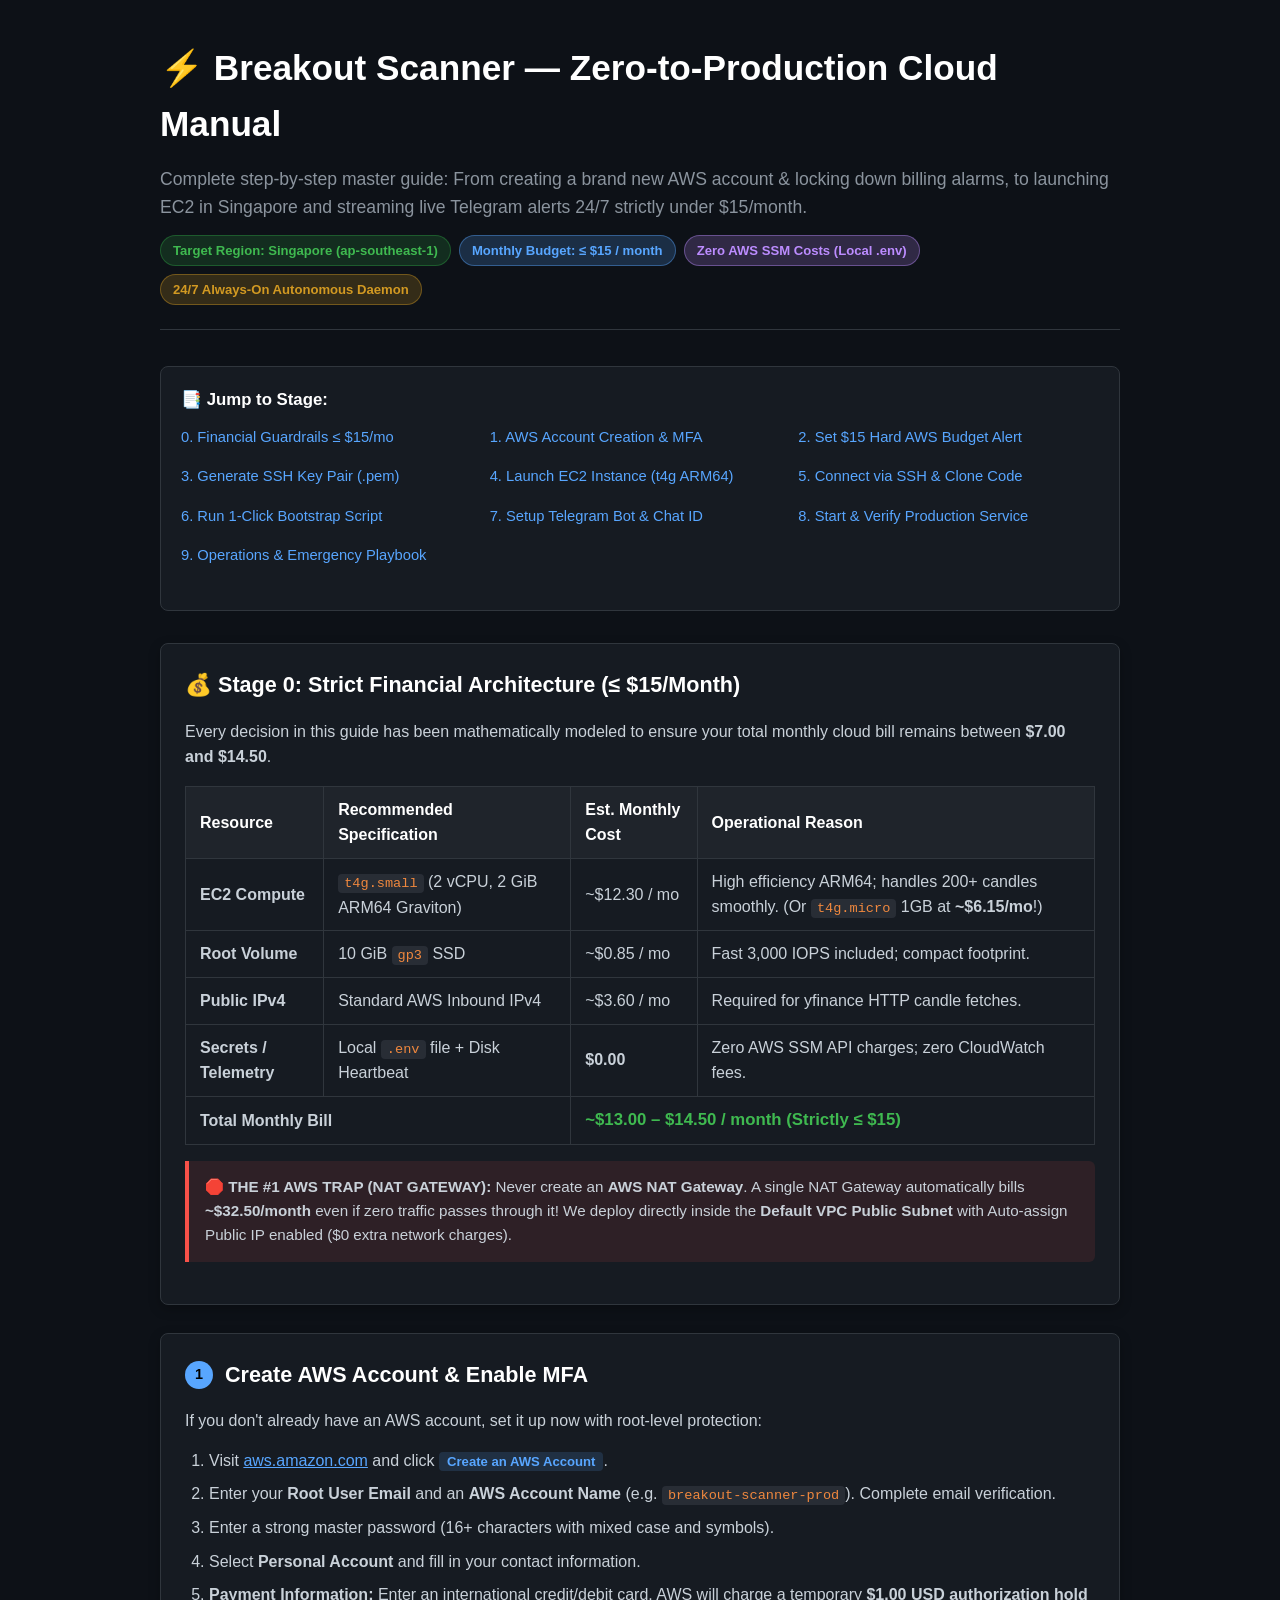
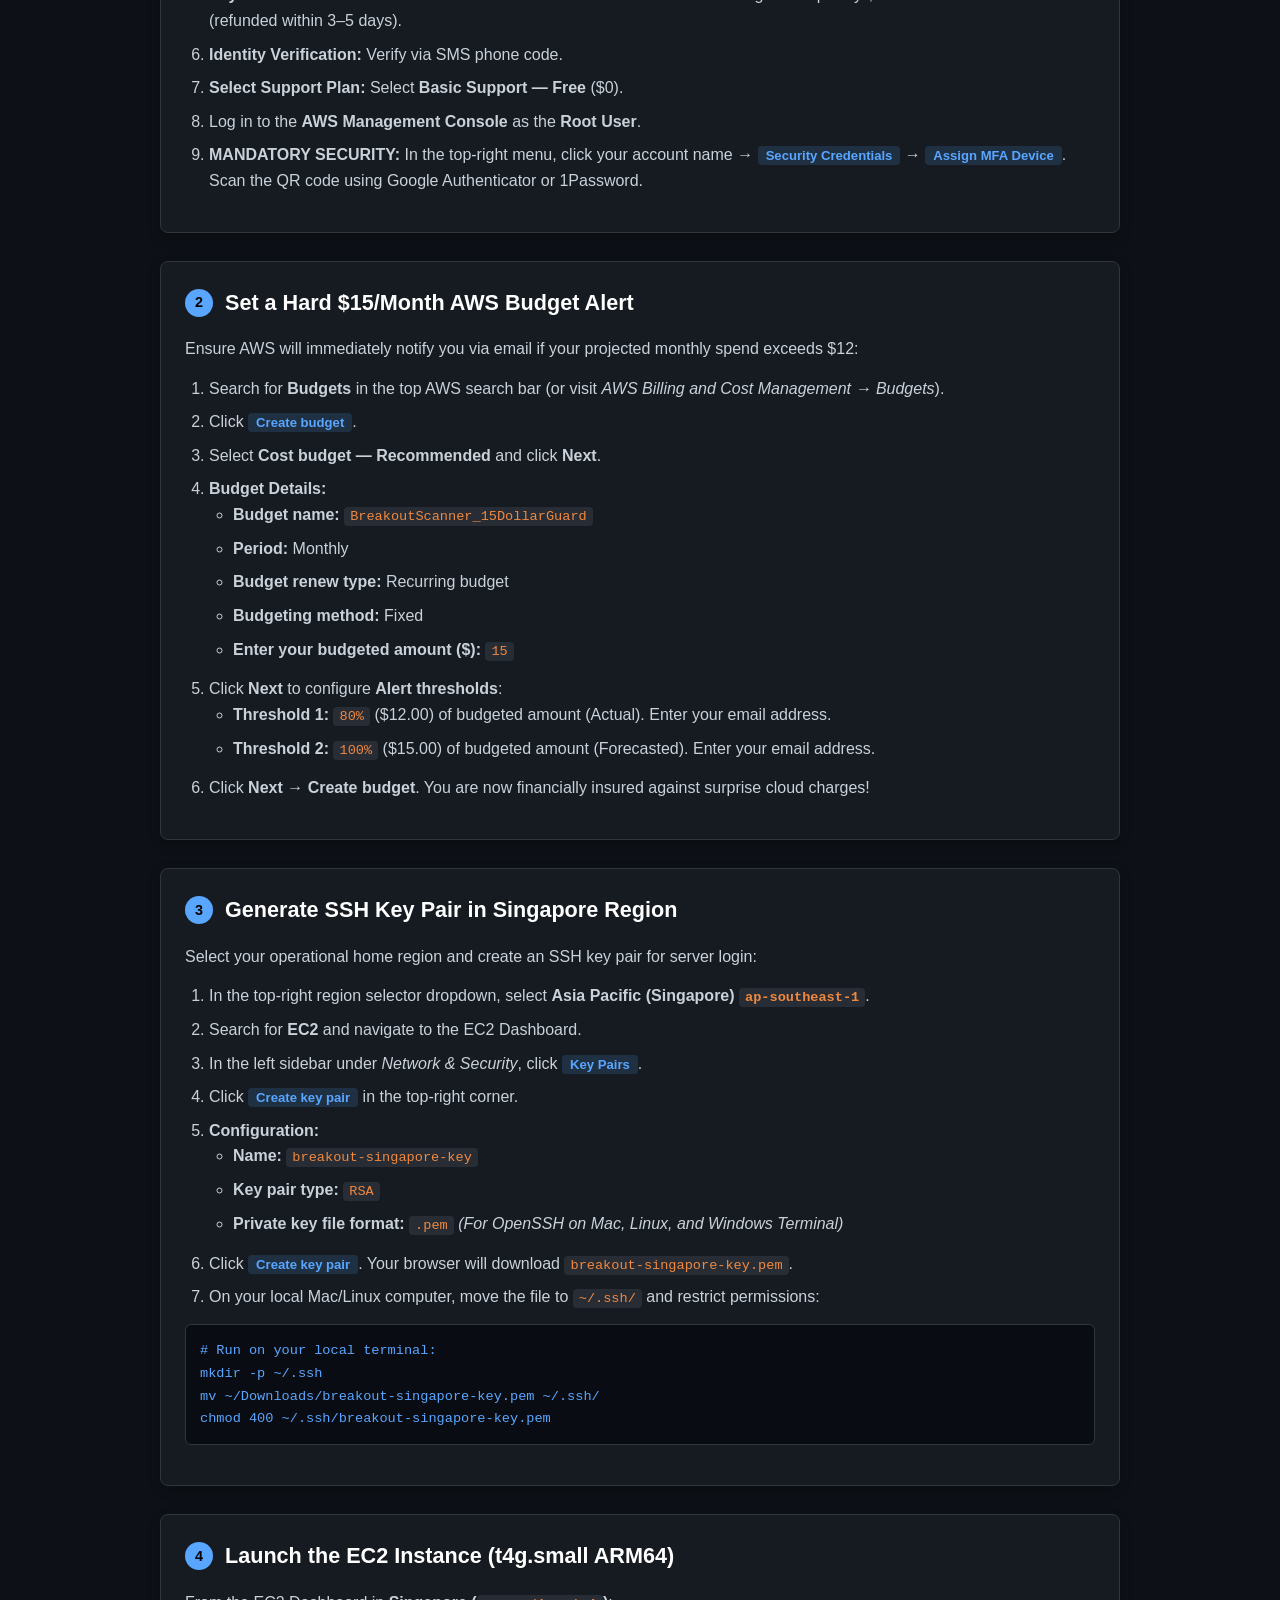
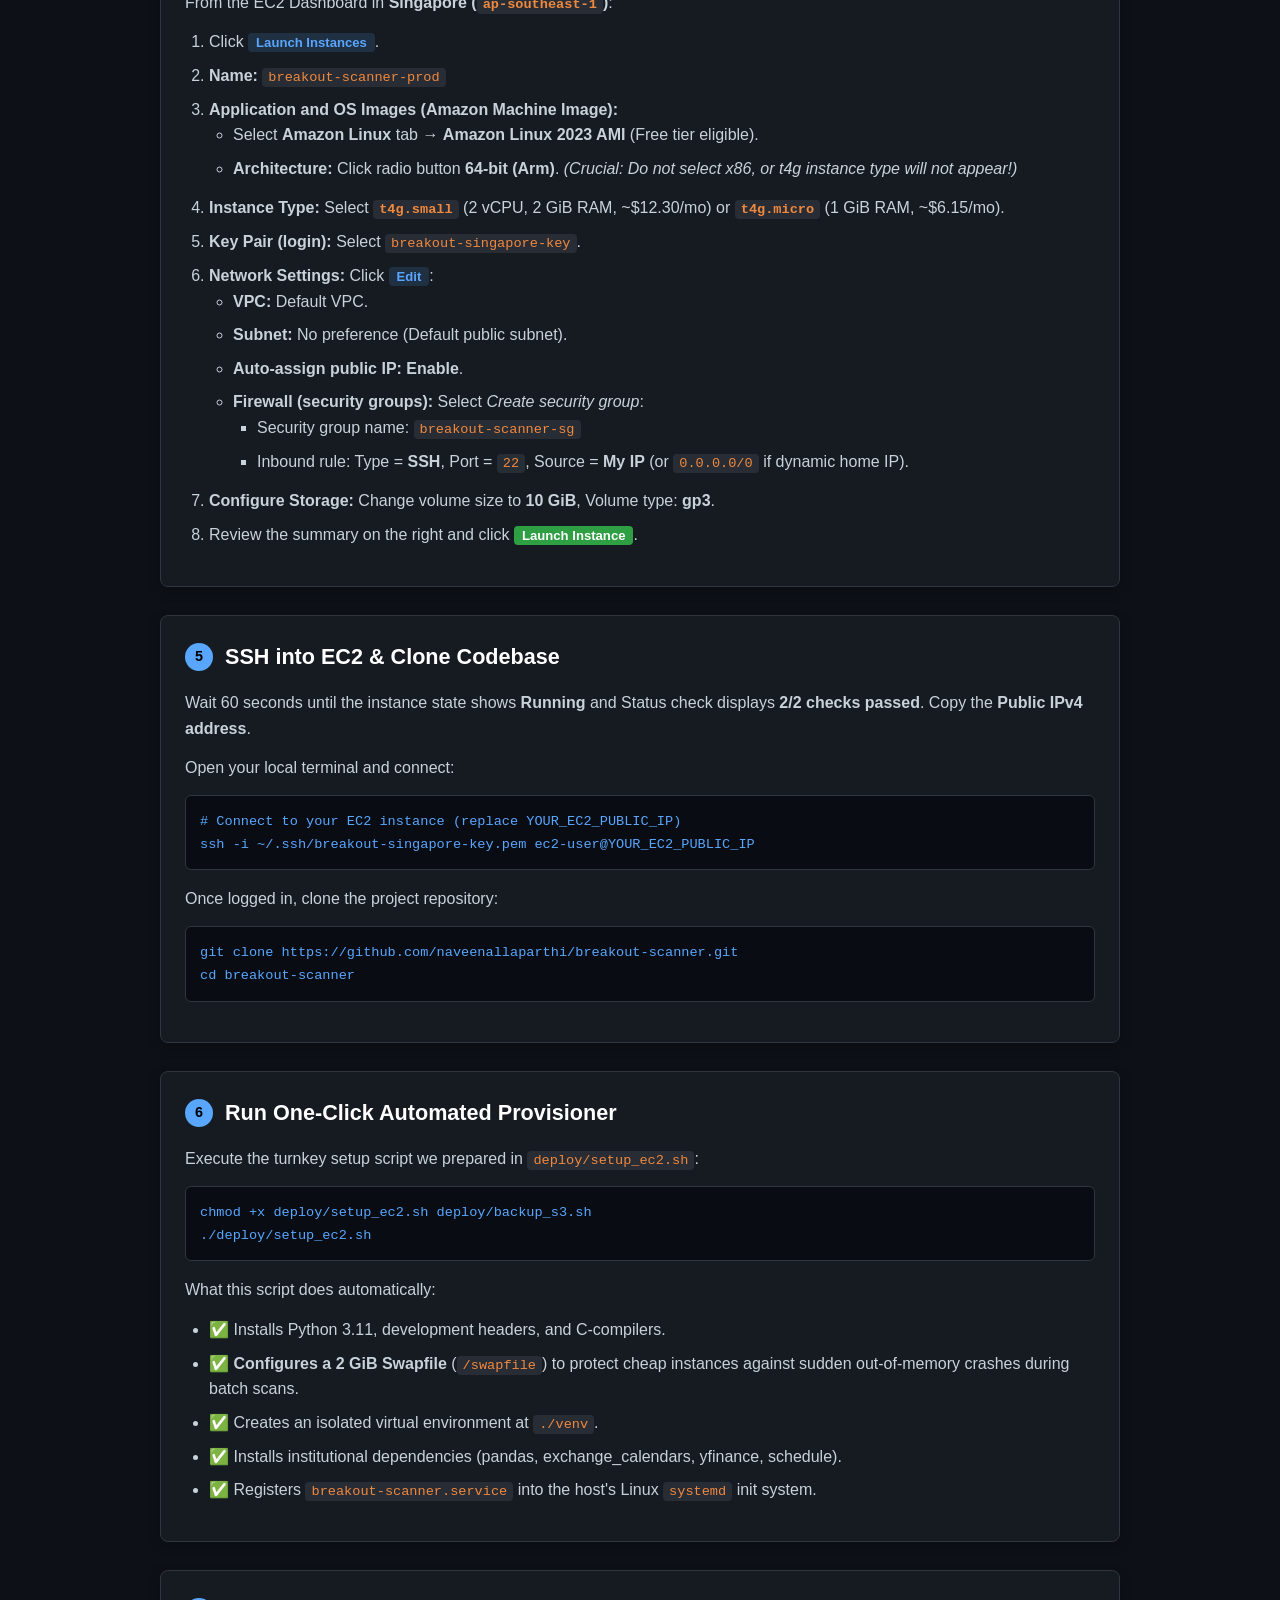
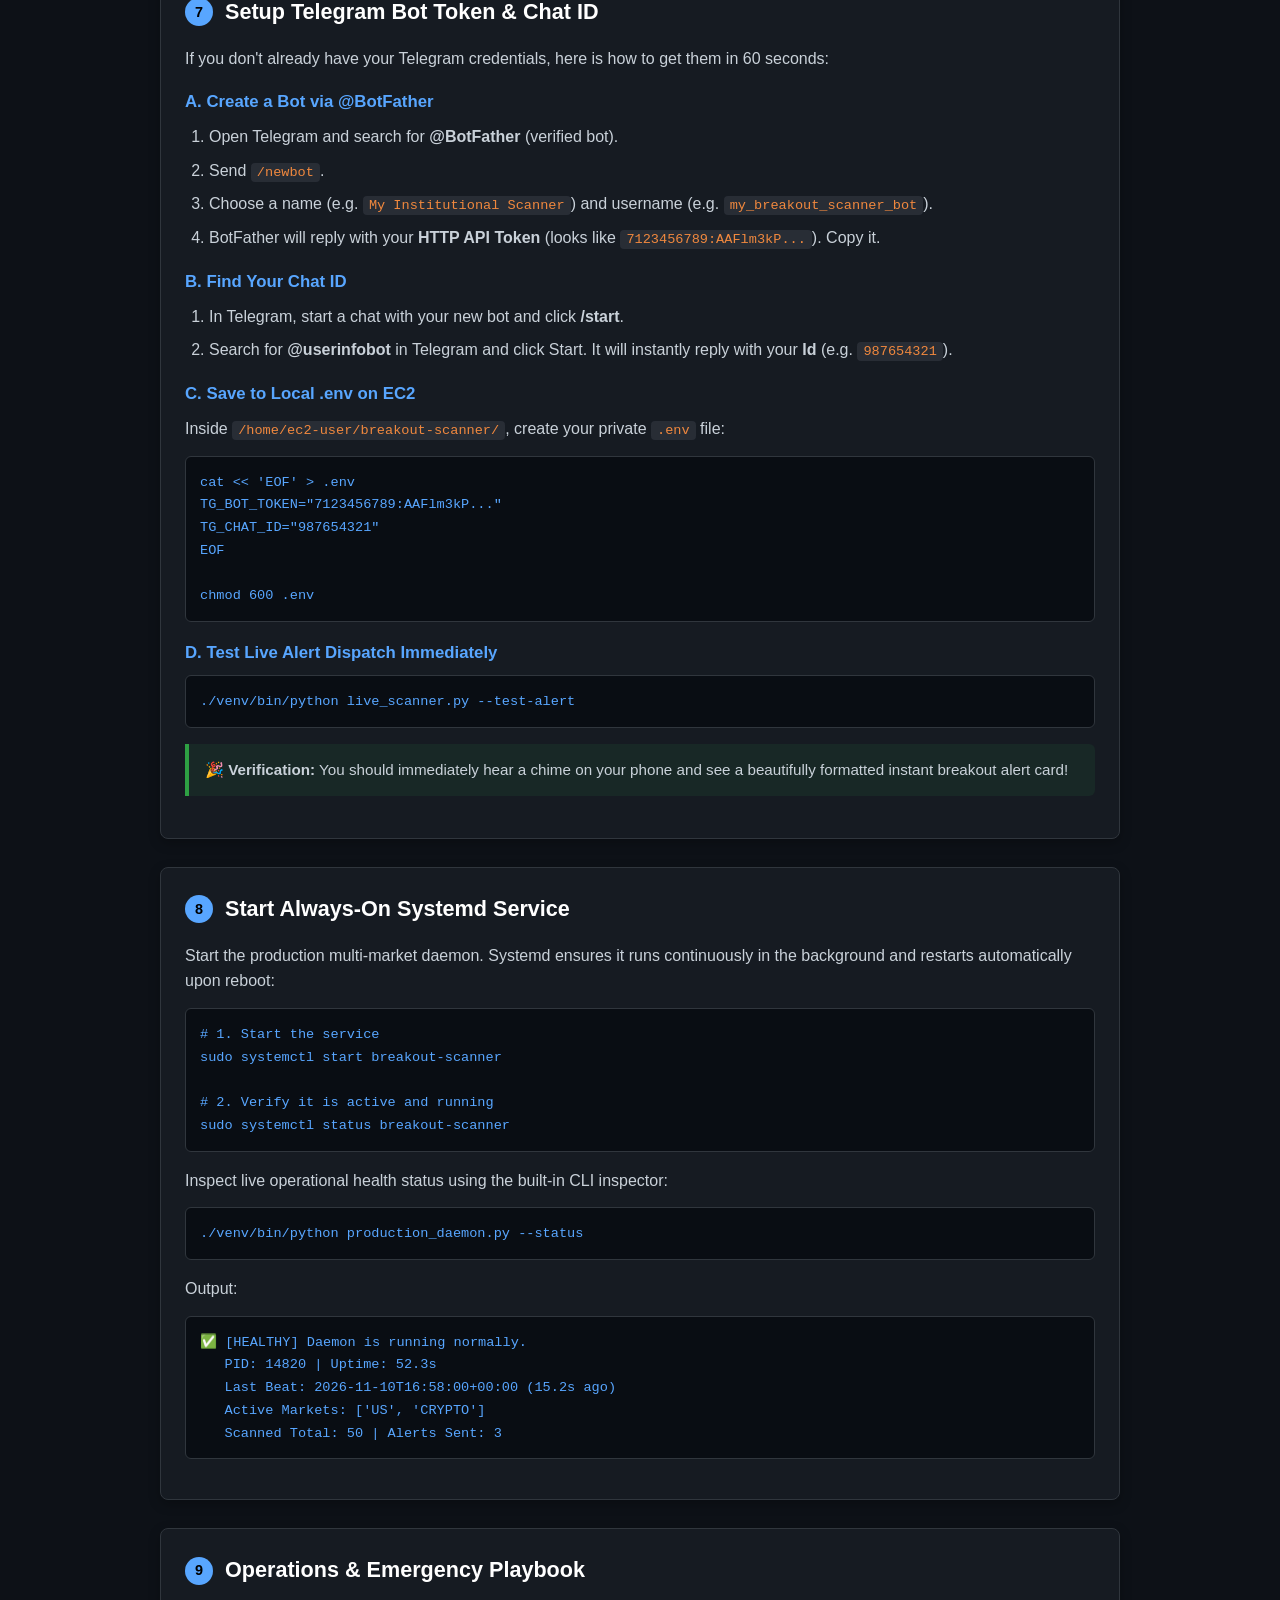
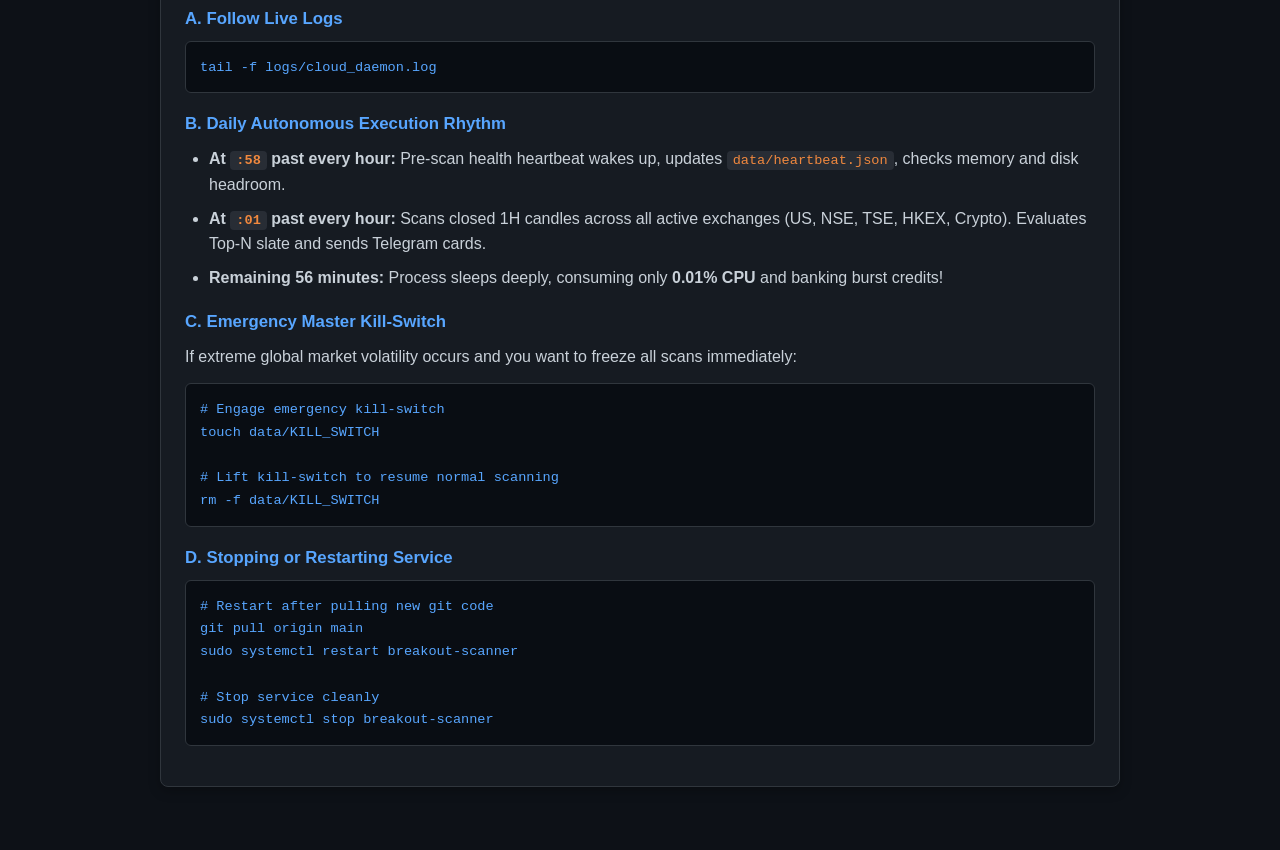
==== deploy/deployment_manual.html @ c68770aa "feat: complete Phase 0-3 institutional roadmap (pipeline, session orchestration, cloud deployment)" ====
<!DOCTYPE html>
<html lang="en">
<head>
    <meta charset="UTF-8">
    <meta name="viewport" content="width=device-width, initial-scale=1.0">
    <title>Breakout Scanner - Zero-to-Production Cloud Deployment Manual</title>
    <style>
        :root {
            --bg: #0d1117;
            --surface: #161b22;
            --surface-hover: #1f242c;
            --surface-border: #30363d;
            --text-main: #c9d1d9;
            --text-muted: #8b949e;
            --accent-green: #2ea043;
            --accent-blue: #58a6ff;
            --accent-purple: #bc8cff;
            --accent-amber: #d29922;
            --accent-red: #f85149;
            --code-bg: #090d13;
        }
        * {
            box-sizing: border-box;
            margin: 0;
            padding: 0;
        }
        body {
            font-family: -apple-system, BlinkMacSystemFont, "Segoe UI", Roboto, Helvetica, Arial, sans-serif;
            background-color: var(--bg);
            color: var(--text-main);
            line-height: 1.6;
            padding: 40px 20px;
        }
        .container {
            max-width: 960px;
            margin: 0 auto;
        }
        header {
            margin-bottom: 36px;
            border-bottom: 1px solid var(--surface-border);
            padding-bottom: 24px;
        }
        h1 {
            color: #ffffff;
            font-size: 2.2rem;
            margin-bottom: 12px;
            display: flex;
            align-items: center;
            gap: 12px;
        }
        .subtitle {
            color: var(--text-muted);
            font-size: 1.1rem;
        }
        .badge-bar {
            margin-top: 14px;
            display: flex;
            gap: 8px;
            flex-wrap: wrap;
        }
        .badge {
            display: inline-block;
            padding: 4px 12px;
            border-radius: 20px;
            font-size: 0.82rem;
            font-weight: 600;
        }
        .badge-green { background: rgba(46, 160, 67, 0.2); color: #3fb950; border: 1px solid rgba(46, 160, 67, 0.4); }
        .badge-blue { background: rgba(88, 166, 255, 0.2); color: var(--accent-blue); border: 1px solid rgba(88, 166, 255, 0.4); }
        .badge-amber { background: rgba(210, 153, 34, 0.2); color: var(--accent-amber); border: 1px solid rgba(210, 153, 34, 0.4); }
        .badge-purple { background: rgba(188, 140, 255, 0.2); color: var(--accent-purple); border: 1px solid rgba(188, 140, 255, 0.4); }

        .toc {
            background: var(--surface);
            border: 1px solid var(--surface-border);
            border-radius: 8px;
            padding: 20px;
            margin-bottom: 32px;
        }
        .toc h3 {
            font-size: 1.05rem;
            color: #ffffff;
            margin-bottom: 12px;
        }
        .toc ul {
            list-style: none;
            display: grid;
            grid-template-columns: repeat(auto-fit, minmax(280px, 1fr));
            gap: 8px;
            padding-left: 0;
        }
        .toc a {
            color: var(--accent-blue);
            text-decoration: none;
            font-size: 0.92rem;
            display: flex;
            align-items: center;
            gap: 6px;
        }
        .toc a:hover {
            text-decoration: underline;
        }

        .card {
            background-color: var(--surface);
            border: 1px solid var(--surface-border);
            border-radius: 8px;
            padding: 24px;
            margin-bottom: 28px;
            box-shadow: 0 4px 12px rgba(0, 0, 0, 0.25);
        }
        .card h2 {
            font-size: 1.35rem;
            color: #ffffff;
            margin-bottom: 16px;
            display: flex;
            align-items: center;
            gap: 12px;
        }
        .card h3 {
            font-size: 1.05rem;
            color: var(--accent-blue);
            margin: 18px 0 8px 0;
        }
        p, ul, ol {
            margin-bottom: 14px;
        }
        ul, ol {
            padding-left: 24px;
        }
        li {
            margin-bottom: 8px;
        }
        pre {
            background-color: var(--code-bg);
            border: 1px solid var(--surface-border);
            border-radius: 6px;
            padding: 14px;
            overflow-x: auto;
            font-family: ui-monospace, SFMono-Regular, "SF Mono", Menlo, Consolas, monospace;
            font-size: 0.88rem;
            color: #58a6ff;
            margin-bottom: 16px;
        }
        code {
            font-family: ui-monospace, SFMono-Regular, "SF Mono", Menlo, Consolas, monospace;
            background-color: rgba(110, 118, 129, 0.2);
            padding: 2px 6px;
            border-radius: 4px;
            font-size: 0.85rem;
            color: #f0883e;
        }
        pre code {
            background: none;
            padding: 0;
            color: inherit;
        }
        .alert {
            border-left: 4px solid var(--accent-amber);
            background-color: rgba(210, 153, 34, 0.1);
            padding: 14px 16px;
            border-radius: 0 6px 6px 0;
            margin-bottom: 18px;
            font-size: 0.95rem;
        }
        .alert-danger {
            border-left-color: var(--accent-red);
            background-color: rgba(248, 81, 73, 0.1);
        }
        .alert-success {
            border-left-color: var(--accent-green);
            background-color: rgba(46, 160, 67, 0.1);
        }
        .cost-table {
            width: 100%;
            border-collapse: collapse;
            margin: 16px 0;
        }
        .cost-table th, .cost-table td {
            border: 1px solid var(--surface-border);
            padding: 10px 14px;
            text-align: left;
        }
        .cost-table th {
            background-color: rgba(255, 255, 255, 0.04);
            color: #ffffff;
            font-weight: 600;
        }
        .step-number {
            display: inline-flex;
            align-items: center;
            justify-content: center;
            width: 28px;
            height: 28px;
            border-radius: 50%;
            background-color: var(--accent-blue);
            color: #000;
            font-weight: bold;
            font-size: 0.9rem;
            flex-shrink: 0;
        }
        .action-chip {
            background: rgba(88, 166, 255, 0.15);
            color: var(--accent-blue);
            padding: 2px 8px;
            border-radius: 4px;
            font-size: 0.82rem;
            font-weight: 600;
        }
    </style>
</head>
<body>
    <div class="container">
        <header>
            <h1>⚡ Breakout Scanner — Zero-to-Production Cloud Manual</h1>
            <p class="subtitle">Complete step-by-step master guide: From creating a brand new AWS account &amp; locking down billing alarms, to launching EC2 in Singapore and streaming live Telegram alerts 24/7 strictly under $15/month.</p>
            <div class="badge-bar">
                <span class="badge badge-green">Target Region: Singapore (ap-southeast-1)</span>
                <span class="badge badge-blue">Monthly Budget: &le; $15 / month</span>
                <span class="badge badge-purple">Zero AWS SSM Costs (Local .env)</span>
                <span class="badge badge-amber">24/7 Always-On Autonomous Daemon</span>
            </div>
        </header>

        <!-- TABLE OF CONTENTS -->
        <div class="toc">
            <h3>📑 Jump to Stage:</h3>
            <ul>
                <li><a href="#stage-0">0. Financial Guardrails &le; $15/mo</a></li>
                <li><a href="#stage-1">1. AWS Account Creation &amp; MFA</a></li>
                <li><a href="#stage-2">2. Set $15 Hard AWS Budget Alert</a></li>
                <li><a href="#stage-3">3. Generate SSH Key Pair (.pem)</a></li>
                <li><a href="#stage-4">4. Launch EC2 Instance (t4g ARM64)</a></li>
                <li><a href="#stage-5">5. Connect via SSH &amp; Clone Code</a></li>
                <li><a href="#stage-6">6. Run 1-Click Bootstrap Script</a></li>
                <li><a href="#stage-7">7. Setup Telegram Bot &amp; Chat ID</a></li>
                <li><a href="#stage-8">8. Start &amp; Verify Production Service</a></li>
                <li><a href="#stage-9">9. Operations &amp; Emergency Playbook</a></li>
            </ul>
        </div>

        <!-- STAGE 0: FINANCIAL ARCHITECTURE -->
        <div class="card" id="stage-0">
            <h2>💰 Stage 0: Strict Financial Architecture (&le; $15/Month)</h2>
            <p>Every decision in this guide has been mathematically modeled to ensure your total monthly cloud bill remains between <strong>$7.00 and $14.50</strong>.</p>
            <table class="cost-table">
                <thead>
                    <tr>
                        <th>Resource</th>
                        <th>Recommended Specification</th>
                        <th>Est. Monthly Cost</th>
                        <th>Operational Reason</th>
                    </tr>
                </thead>
                <tbody>
                    <tr>
                        <td><strong>EC2 Compute</strong></td>
                        <td><code>t4g.small</code> (2 vCPU, 2 GiB ARM64 Graviton)</td>
                        <td>~$12.30 / mo</td>
                        <td>High efficiency ARM64; handles 200+ candles smoothly. (Or <code>t4g.micro</code> 1GB at <strong>~$6.15/mo</strong>!)</td>
                    </tr>
                    <tr>
                        <td><strong>Root Volume</strong></td>
                        <td>10 GiB <code>gp3</code> SSD</td>
                        <td>~$0.85 / mo</td>
                        <td>Fast 3,000 IOPS included; compact footprint.</td>
                    </tr>
                    <tr>
                        <td><strong>Public IPv4</strong></td>
                        <td>Standard AWS Inbound IPv4</td>
                        <td>~$3.60 / mo</td>
                        <td>Required for yfinance HTTP candle fetches.</td>
                    </tr>
                    <tr>
                        <td><strong>Secrets / Telemetry</strong></td>
                        <td>Local <code>.env</code> file + Disk Heartbeat</td>
                        <td><strong>$0.00</strong></td>
                        <td>Zero AWS SSM API charges; zero CloudWatch fees.</td>
                    </tr>
                    <tr>
                        <td colspan="2"><strong>Total Monthly Bill</strong></td>
                        <td colspan="2" style="color: #3fb950; font-weight: bold; font-size: 1.05rem;">~$13.00 – $14.50 / month (Strictly &le; $15)</td>
                    </tr>
                </tbody>
            </table>
            <div class="alert alert-danger">
                <strong>🛑 THE #1 AWS TRAP (NAT GATEWAY):</strong> Never create an <strong>AWS NAT Gateway</strong>. A single NAT Gateway automatically bills <strong>~$32.50/month</strong> even if zero traffic passes through it! We deploy directly inside the <strong>Default VPC Public Subnet</strong> with Auto-assign Public IP enabled ($0 extra network charges).
            </div>
        </div>

        <!-- STAGE 1: AWS ACCOUNT CREATION -->
        <div class="card" id="stage-1">
            <h2><span class="step-number">1</span> Create AWS Account &amp; Enable MFA</h2>
            <p>If you don't already have an AWS account, set it up now with root-level protection:</p>
            <ol>
                <li>Visit <a href="https://aws.amazon.com" target="_blank" style="color: var(--accent-blue);">aws.amazon.com</a> and click <span class="action-chip">Create an AWS Account</span>.</li>
                <li>Enter your <strong>Root User Email</strong> and an <strong>AWS Account Name</strong> (e.g. <code>breakout-scanner-prod</code>). Complete email verification.</li>
                <li>Enter a strong master password (16+ characters with mixed case and symbols).</li>
                <li>Select <strong>Personal Account</strong> and fill in your contact information.</li>
                <li><strong>Payment Information:</strong> Enter an international credit/debit card. AWS will charge a temporary <strong>$1.00 USD authorization hold</strong> (refunded within 3–5 days).</li>
                <li><strong>Identity Verification:</strong> Verify via SMS phone code.</li>
                <li><strong>Select Support Plan:</strong> Select <strong>Basic Support — Free</strong> ($0).</li>
                <li>Log in to the <strong>AWS Management Console</strong> as the <strong>Root User</strong>.</li>
                <li><strong>MANDATORY SECURITY:</strong> In the top-right menu, click your account name &rarr; <span class="action-chip">Security Credentials</span> &rarr; <span class="action-chip">Assign MFA Device</span>. Scan the QR code using Google Authenticator or 1Password.</li>
            </ol>
        </div>

        <!-- STAGE 2: SET HARD BUDGET ALARM -->
        <div class="card" id="stage-2">
            <h2><span class="step-number">2</span> Set a Hard $15/Month AWS Budget Alert</h2>
            <p>Ensure AWS will immediately notify you via email if your projected monthly spend exceeds $12:</p>
            <ol>
                <li>Search for <strong>Budgets</strong> in the top AWS search bar (or visit <em>AWS Billing and Cost Management &rarr; Budgets</em>).</li>
                <li>Click <span class="action-chip">Create budget</span>.</li>
                <li>Select <strong>Cost budget — Recommended</strong> and click <strong>Next</strong>.</li>
                <li><strong>Budget Details:</strong>
                    <ul>
                        <li><strong>Budget name:</strong> <code>BreakoutScanner_15DollarGuard</code></li>
                        <li><strong>Period:</strong> Monthly</li>
                        <li><strong>Budget renew type:</strong> Recurring budget</li>
                        <li><strong>Budgeting method:</strong> Fixed</li>
                        <li><strong>Enter your budgeted amount ($):</strong> <code>15</code></li>
                    </ul>
                </li>
                <li>Click <strong>Next</strong> to configure <strong>Alert thresholds</strong>:
                    <ul>
                        <li><strong>Threshold 1:</strong> <code>80%</code> ($12.00) of budgeted amount (Actual). Enter your email address.</li>
                        <li><strong>Threshold 2:</strong> <code>100%</code> ($15.00) of budgeted amount (Forecasted). Enter your email address.</li>
                    </ul>
                </li>
                <li>Click <strong>Next &rarr; Create budget</strong>. You are now financially insured against surprise cloud charges!</li>
            </ol>
        </div>

        <!-- STAGE 3: GENERATE SSH KEY PAIR -->
        <div class="card" id="stage-3">
            <h2><span class="step-number">3</span> Generate SSH Key Pair in Singapore Region</h2>
            <p>Select your operational home region and create an SSH key pair for server login:</p>
            <ol>
                <li>In the top-right region selector dropdown, select <strong>Asia Pacific (Singapore) <code>ap-southeast-1</code></strong>.</li>
                <li>Search for <strong>EC2</strong> and navigate to the EC2 Dashboard.</li>
                <li>In the left sidebar under <em>Network &amp; Security</em>, click <span class="action-chip">Key Pairs</span>.</li>
                <li>Click <span class="action-chip">Create key pair</span> in the top-right corner.</li>
                <li><strong>Configuration:</strong>
                    <ul>
                        <li><strong>Name:</strong> <code>breakout-singapore-key</code></li>
                        <li><strong>Key pair type:</strong> <code>RSA</code></li>
                        <li><strong>Private key file format:</strong> <code>.pem</code> <em>(For OpenSSH on Mac, Linux, and Windows Terminal)</em></li>
                    </ul>
                </li>
                <li>Click <span class="action-chip">Create key pair</span>. Your browser will download <code>breakout-singapore-key.pem</code>.</li>
                <li>On your local Mac/Linux computer, move the file to <code>~/.ssh/</code> and restrict permissions:</li>
            </ol>
            <pre><code># Run on your local terminal:
mkdir -p ~/.ssh
mv ~/Downloads/breakout-singapore-key.pem ~/.ssh/
chmod 400 ~/.ssh/breakout-singapore-key.pem</code></pre>
        </div>

        <!-- STAGE 4: LAUNCH EC2 INSTANCE -->
        <div class="card" id="stage-4">
            <h2><span class="step-number">4</span> Launch the EC2 Instance (t4g.small ARM64)</h2>
            <p>From the EC2 Dashboard in <strong>Singapore (<code>ap-southeast-1</code>)</strong>:</p>
            <ol>
                <li>Click <span class="action-chip">Launch Instances</span>.</li>
                <li><strong>Name:</strong> <code>breakout-scanner-prod</code></li>
                <li><strong>Application and OS Images (Amazon Machine Image):</strong>
                    <ul>
                        <li>Select <strong>Amazon Linux</strong> tab &rarr; <strong>Amazon Linux 2023 AMI</strong> (Free tier eligible).</li>
                        <li><strong>Architecture:</strong> Click radio button <strong>64-bit (Arm)</strong>. <em>(Crucial: Do not select x86, or t4g instance type will not appear!)</em></li>
                    </ul>
                </li>
                <li><strong>Instance Type:</strong> Select <strong><code>t4g.small</code></strong> (2 vCPU, 2 GiB RAM, ~$12.30/mo) or <strong><code>t4g.micro</code></strong> (1 GiB RAM, ~$6.15/mo).</li>
                <li><strong>Key Pair (login):</strong> Select <code>breakout-singapore-key</code>.</li>
                <li><strong>Network Settings:</strong> Click <span class="action-chip">Edit</span>:
                    <ul>
                        <li><strong>VPC:</strong> Default VPC.</li>
                        <li><strong>Subnet:</strong> No preference (Default public subnet).</li>
                        <li><strong>Auto-assign public IP:</strong> <strong>Enable</strong>.</li>
                        <li><strong>Firewall (security groups):</strong> Select <em>Create security group</em>:
                            <ul>
                                <li>Security group name: <code>breakout-scanner-sg</code></li>
                                <li>Inbound rule: Type = <strong>SSH</strong>, Port = <code>22</code>, Source = <strong>My IP</strong> (or <code>0.0.0.0/0</code> if dynamic home IP).</li>
                            </ul>
                        </li>
                    </ul>
                </li>
                <li><strong>Configure Storage:</strong> Change volume size to <strong>10 GiB</strong>, Volume type: <strong>gp3</strong>.</li>
                <li>Review the summary on the right and click <span class="action-chip" style="background: var(--accent-green); color: #fff;">Launch Instance</span>.</li>
            </ol>
        </div>

        <!-- STAGE 5: SSH & CLONE -->
        <div class="card" id="stage-5">
            <h2><span class="step-number">5</span> SSH into EC2 &amp; Clone Codebase</h2>
            <p>Wait 60 seconds until the instance state shows <strong>Running</strong> and Status check displays <strong>2/2 checks passed</strong>. Copy the <strong>Public IPv4 address</strong>.</p>
            <p>Open your local terminal and connect:</p>
            <pre><code># Connect to your EC2 instance (replace YOUR_EC2_PUBLIC_IP)
ssh -i ~/.ssh/breakout-singapore-key.pem ec2-user@YOUR_EC2_PUBLIC_IP</code></pre>
            <p>Once logged in, clone the project repository:</p>
            <pre><code>git clone https://github.com/naveenallaparthi/breakout-scanner.git
cd breakout-scanner</code></pre>
        </div>

        <!-- STAGE 6: RUN BOOTSTRAP SCRIPT -->
        <div class="card" id="stage-6">
            <h2><span class="step-number">6</span> Run One-Click Automated Provisioner</h2>
            <p>Execute the turnkey setup script we prepared in <code>deploy/setup_ec2.sh</code>:</p>
            <pre><code>chmod +x deploy/setup_ec2.sh deploy/backup_s3.sh
./deploy/setup_ec2.sh</code></pre>
            <p>What this script does automatically:</p>
            <ul>
                <li>✅ Installs Python 3.11, development headers, and C-compilers.</li>
                <li>✅ <strong>Configures a 2 GiB Swapfile</strong> (<code>/swapfile</code>) to protect cheap instances against sudden out-of-memory crashes during batch scans.</li>
                <li>✅ Creates an isolated virtual environment at <code>./venv</code>.</li>
                <li>✅ Installs institutional dependencies (pandas, exchange_calendars, yfinance, schedule).</li>
                <li>✅ Registers <code>breakout-scanner.service</code> into the host's Linux <code>systemd</code> init system.</li>
            </ul>
        </div>

        <!-- STAGE 7: TELEGRAM SECRETS SETUP -->
        <div class="card" id="stage-7">
            <h2><span class="step-number">7</span> Setup Telegram Bot Token &amp; Chat ID</h2>
            <p>If you don't already have your Telegram credentials, here is how to get them in 60 seconds:</p>

            <h3>A. Create a Bot via @BotFather</h3>
            <ol>
                <li>Open Telegram and search for <strong>@BotFather</strong> (verified bot).</li>
                <li>Send <code>/newbot</code>.</li>
                <li>Choose a name (e.g. <code>My Institutional Scanner</code>) and username (e.g. <code>my_breakout_scanner_bot</code>).</li>
                <li>BotFather will reply with your <strong>HTTP API Token</strong> (looks like <code>7123456789:AAFlm3kP...</code>). Copy it.</li>
            </ol>

            <h3>B. Find Your Chat ID</h3>
            <ol>
                <li>In Telegram, start a chat with your new bot and click <strong>/start</strong>.</li>
                <li>Search for <strong>@userinfobot</strong> in Telegram and click Start. It will instantly reply with your <strong>Id</strong> (e.g. <code>987654321</code>).</li>
            </ol>

            <h3>C. Save to Local .env on EC2</h3>
            <p>Inside <code>/home/ec2-user/breakout-scanner/</code>, create your private <code>.env</code> file:</p>
            <pre><code>cat &lt;&lt; 'EOF' &gt; .env
TG_BOT_TOKEN="7123456789:AAFlm3kP..."
TG_CHAT_ID="987654321"
EOF

chmod 600 .env</code></pre>

            <h3>D. Test Live Alert Dispatch Immediately</h3>
            <pre><code>./venv/bin/python live_scanner.py --test-alert</code></pre>
            <div class="alert alert-success">
                <strong>🎉 Verification:</strong> You should immediately hear a chime on your phone and see a beautifully formatted instant breakout alert card!
            </div>
        </div>

        <!-- STAGE 8: START SERVICE -->
        <div class="card" id="stage-8">
            <h2><span class="step-number">8</span> Start Always-On Systemd Service</h2>
            <p>Start the production multi-market daemon. Systemd ensures it runs continuously in the background and restarts automatically upon reboot:</p>
            <pre><code># 1. Start the service
sudo systemctl start breakout-scanner

# 2. Verify it is active and running
sudo systemctl status breakout-scanner</code></pre>

            <p>Inspect live operational health status using the built-in CLI inspector:</p>
            <pre><code>./venv/bin/python production_daemon.py --status</code></pre>
            <p>Output:</p>
            <pre><code>✅ [HEALTHY] Daemon is running normally.
   PID: 14820 | Uptime: 52.3s
   Last Beat: 2026-11-10T16:58:00+00:00 (15.2s ago)
   Active Markets: ['US', 'CRYPTO']
   Scanned Total: 50 | Alerts Sent: 3</code></pre>
        </div>

        <!-- STAGE 9: OPERATIONS & EMERGENCY PLAYBOOK -->
        <div class="card" id="stage-9">
            <h2><span class="step-number">9</span> Operations &amp; Emergency Playbook</h2>
            <h3>A. Follow Live Logs</h3>
            <pre><code>tail -f logs/cloud_daemon.log</code></pre>

            <h3>B. Daily Autonomous Execution Rhythm</h3>
            <ul>
                <li><strong>At <code>:58</code> past every hour:</strong> Pre-scan health heartbeat wakes up, updates <code>data/heartbeat.json</code>, checks memory and disk headroom.</li>
                <li><strong>At <code>:01</code> past every hour:</strong> Scans closed 1H candles across all active exchanges (US, NSE, TSE, HKEX, Crypto). Evaluates Top-N slate and sends Telegram cards.</li>
                <li><strong>Remaining 56 minutes:</strong> Process sleeps deeply, consuming only <strong>0.01% CPU</strong> and banking burst credits!</li>
            </ul>

            <h3>C. Emergency Master Kill-Switch</h3>
            <p>If extreme global market volatility occurs and you want to freeze all scans immediately:</p>
            <pre><code># Engage emergency kill-switch
touch data/KILL_SWITCH

# Lift kill-switch to resume normal scanning
rm -f data/KILL_SWITCH</code></pre>

            <h3>D. Stopping or Restarting Service</h3>
            <pre><code># Restart after pulling new git code
git pull origin main
sudo systemctl restart breakout-scanner

# Stop service cleanly
sudo systemctl stop breakout-scanner</code></pre>
        </div>
    </div>
</body>
</html>
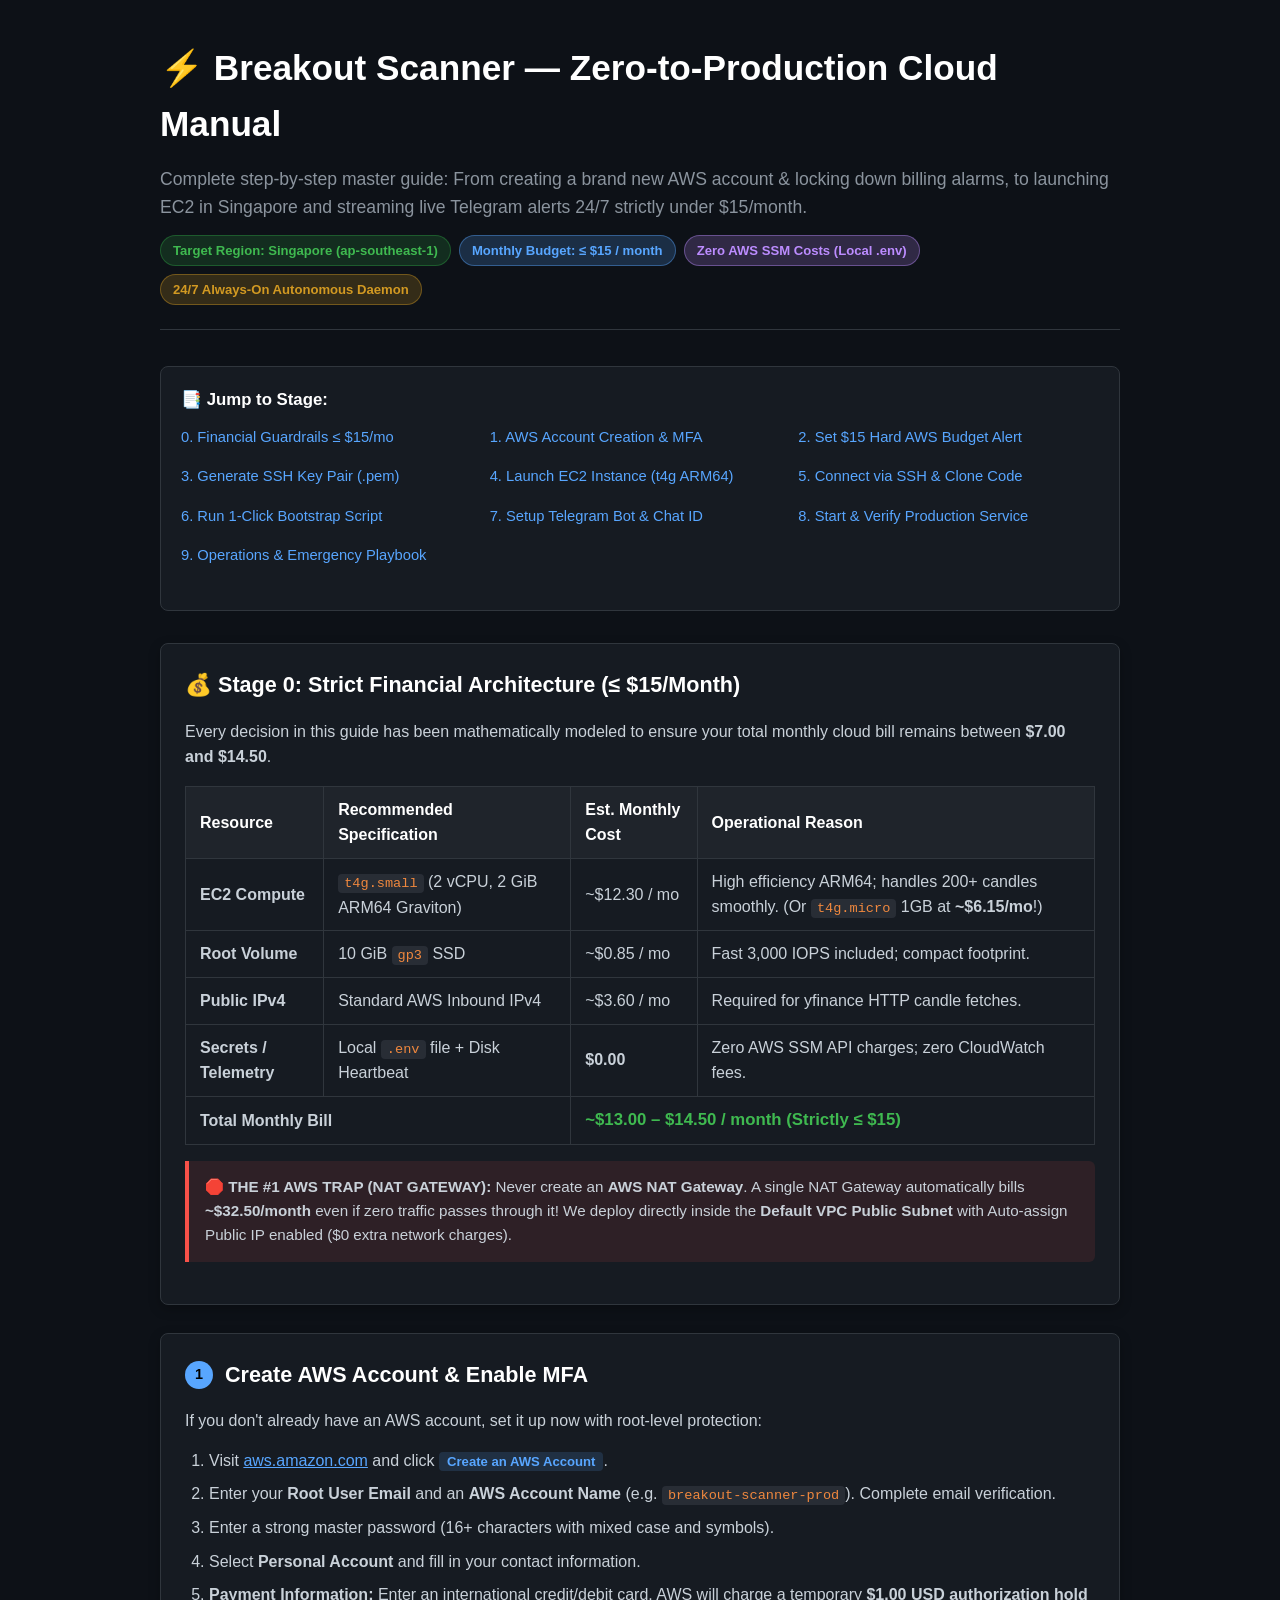
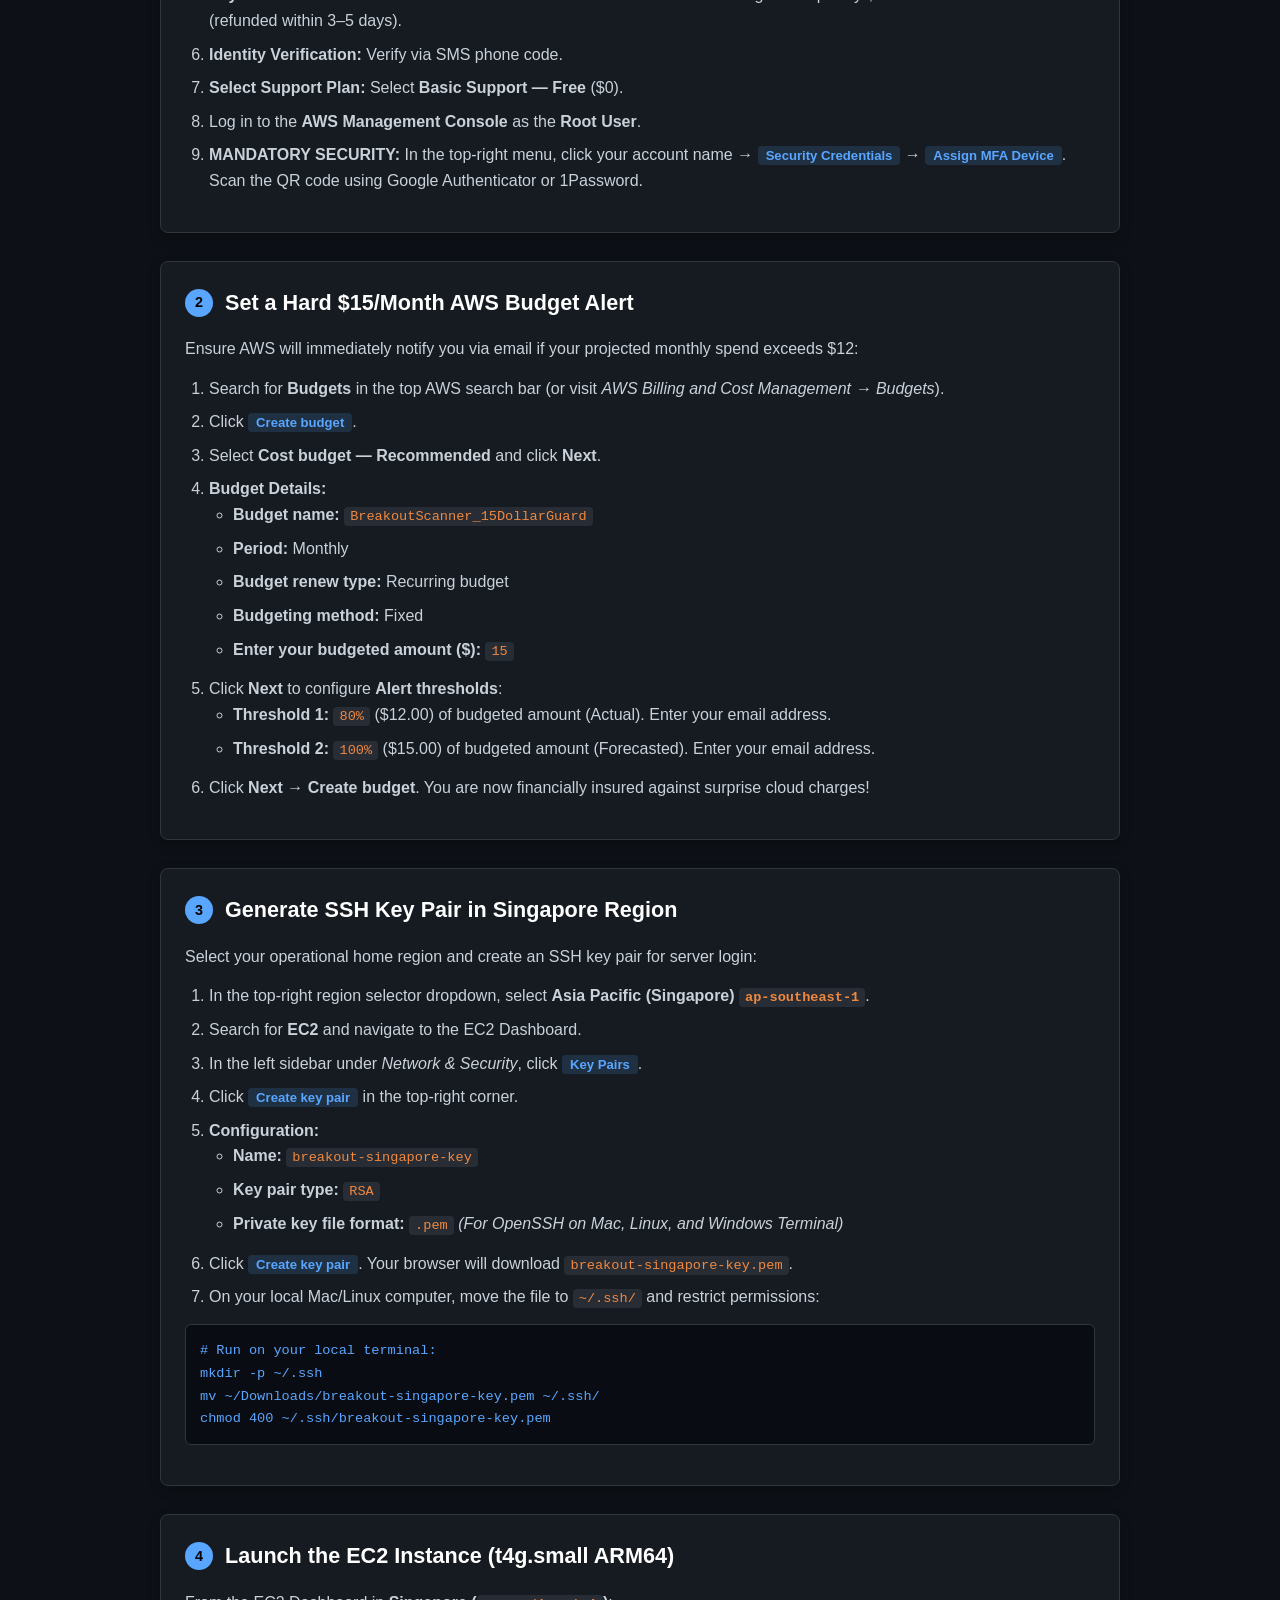
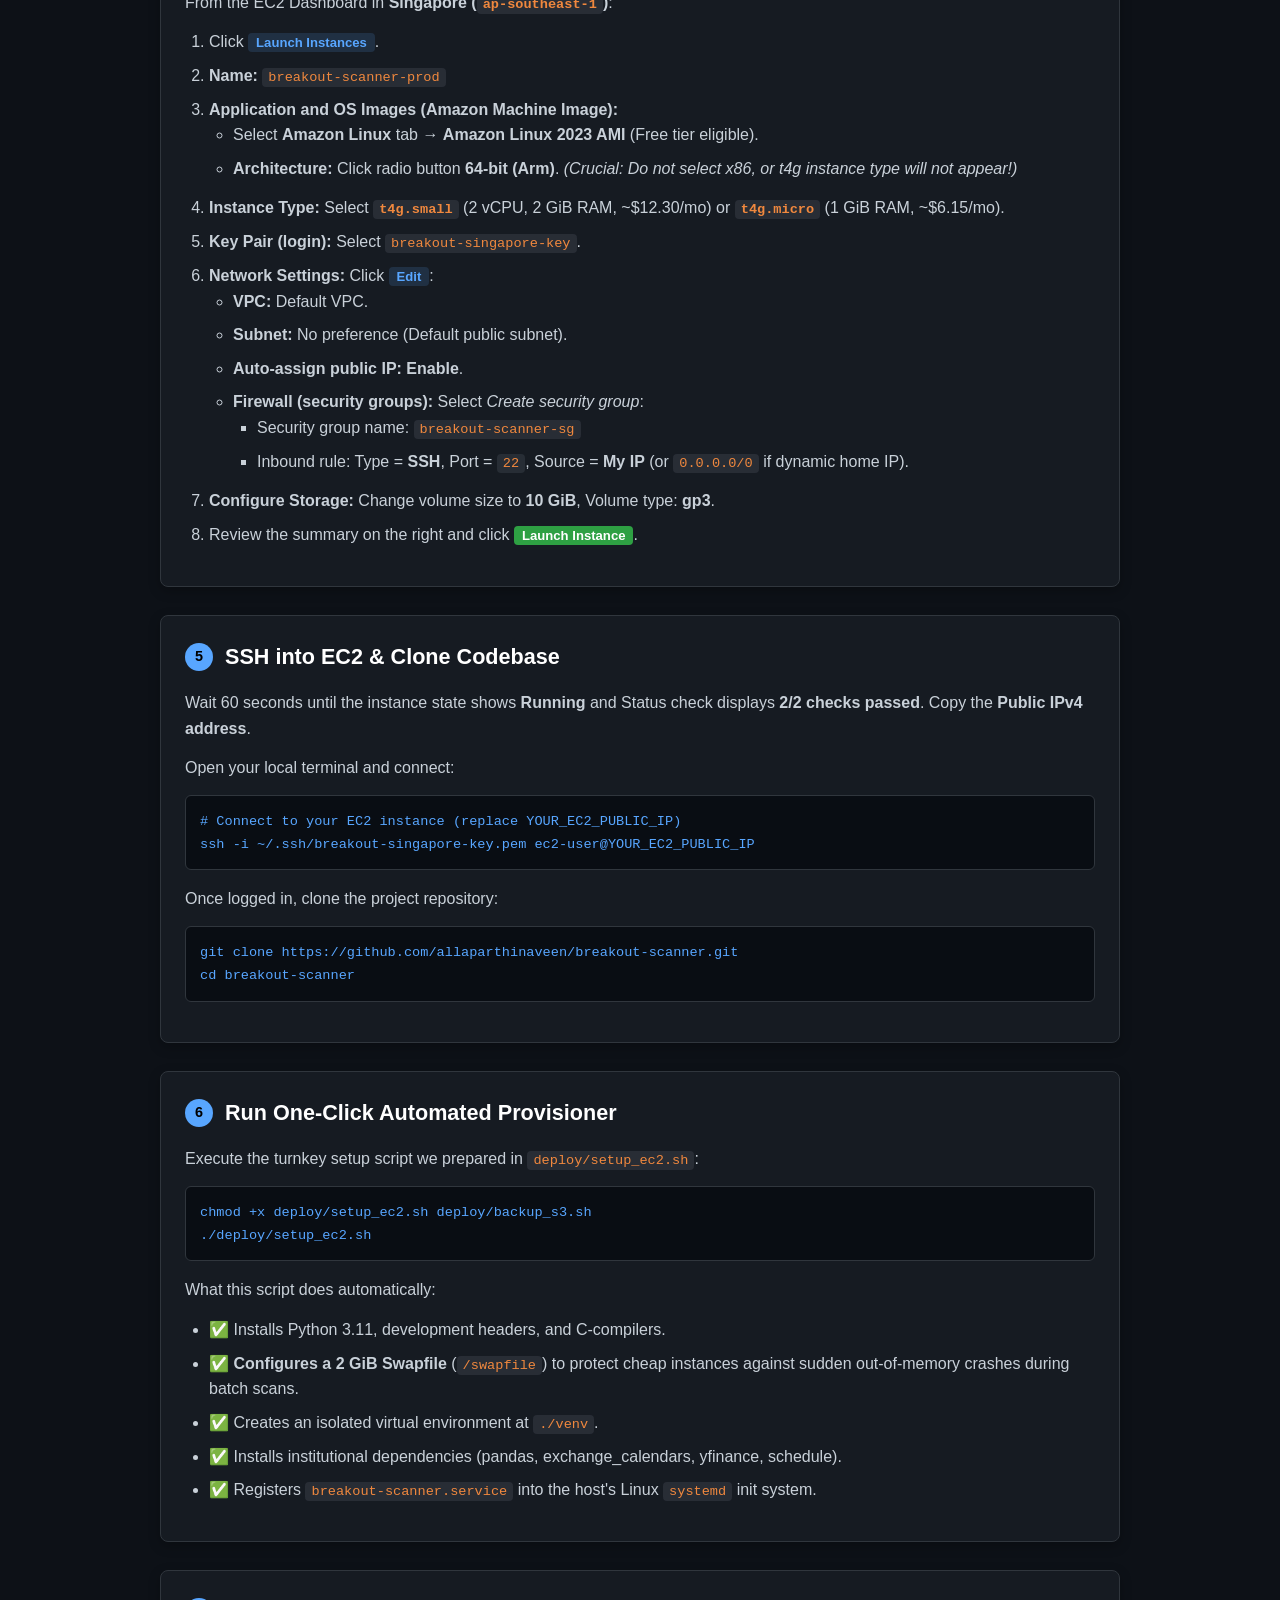
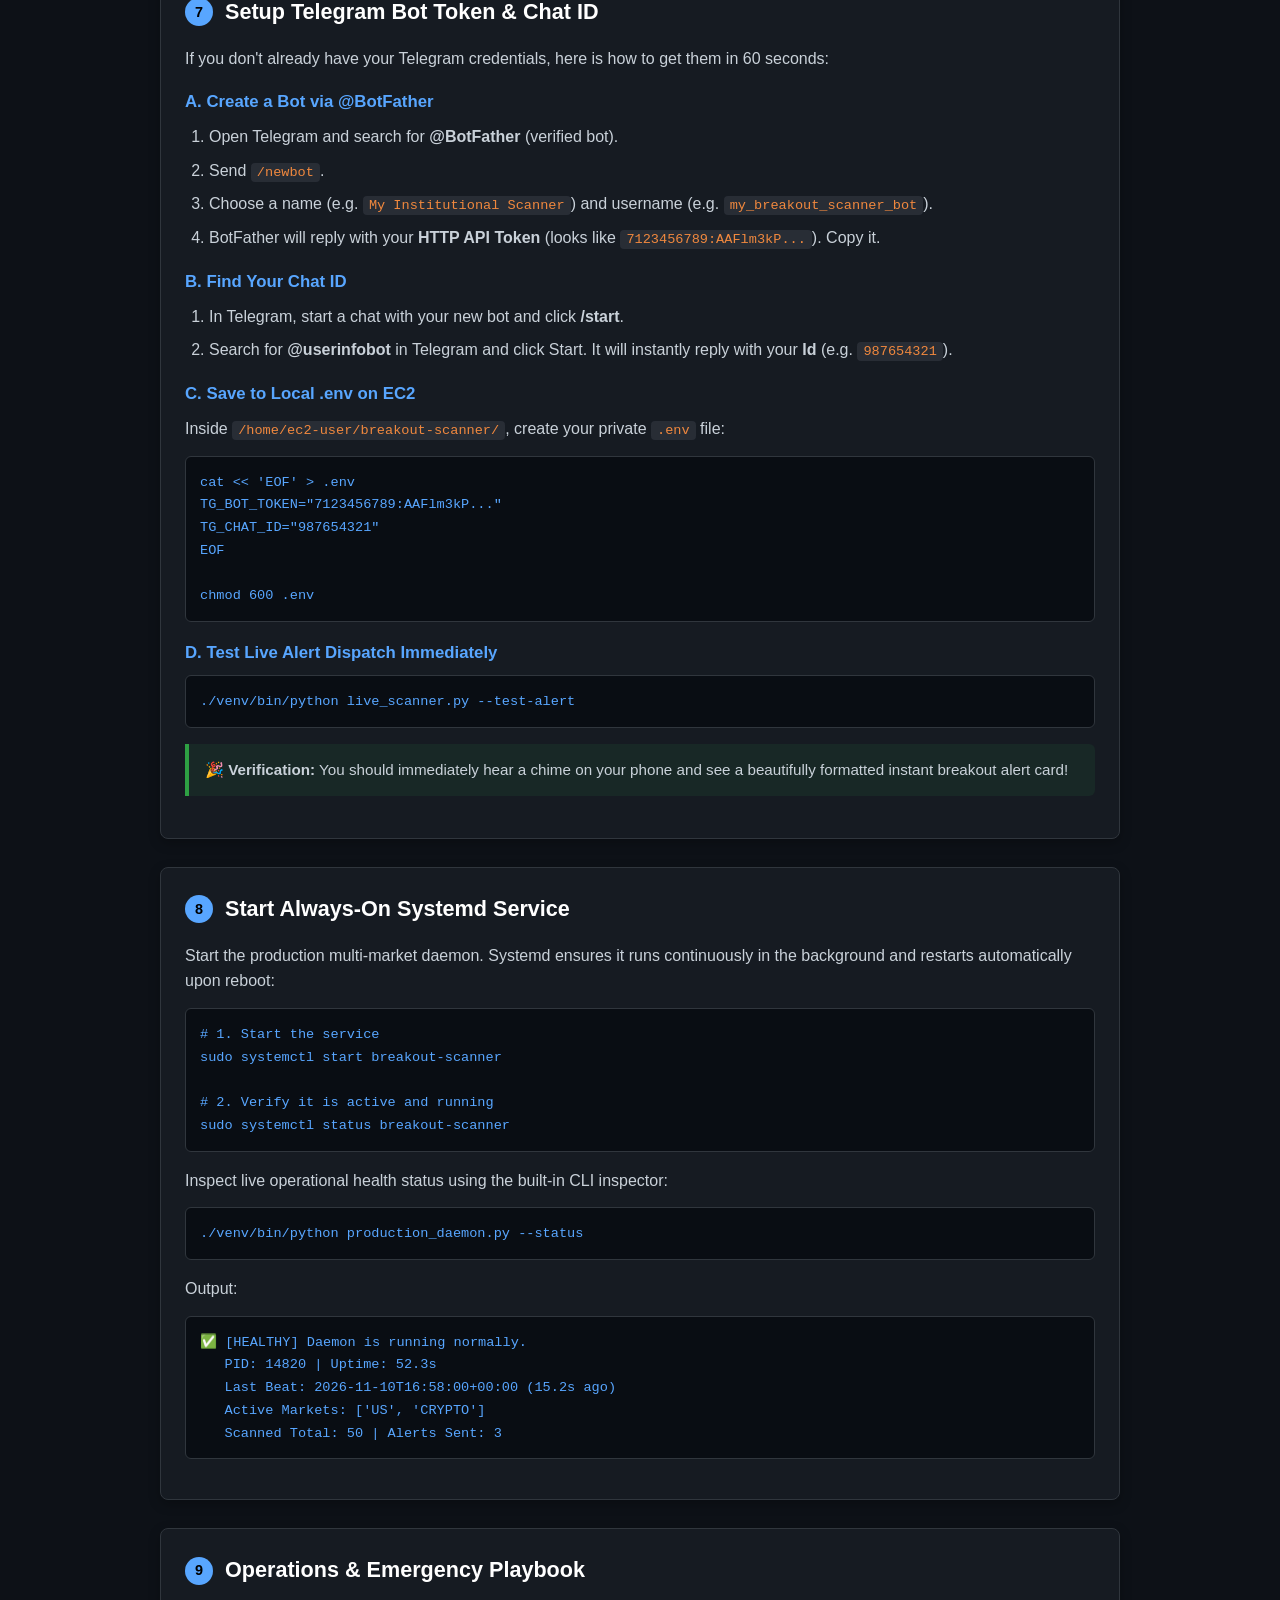
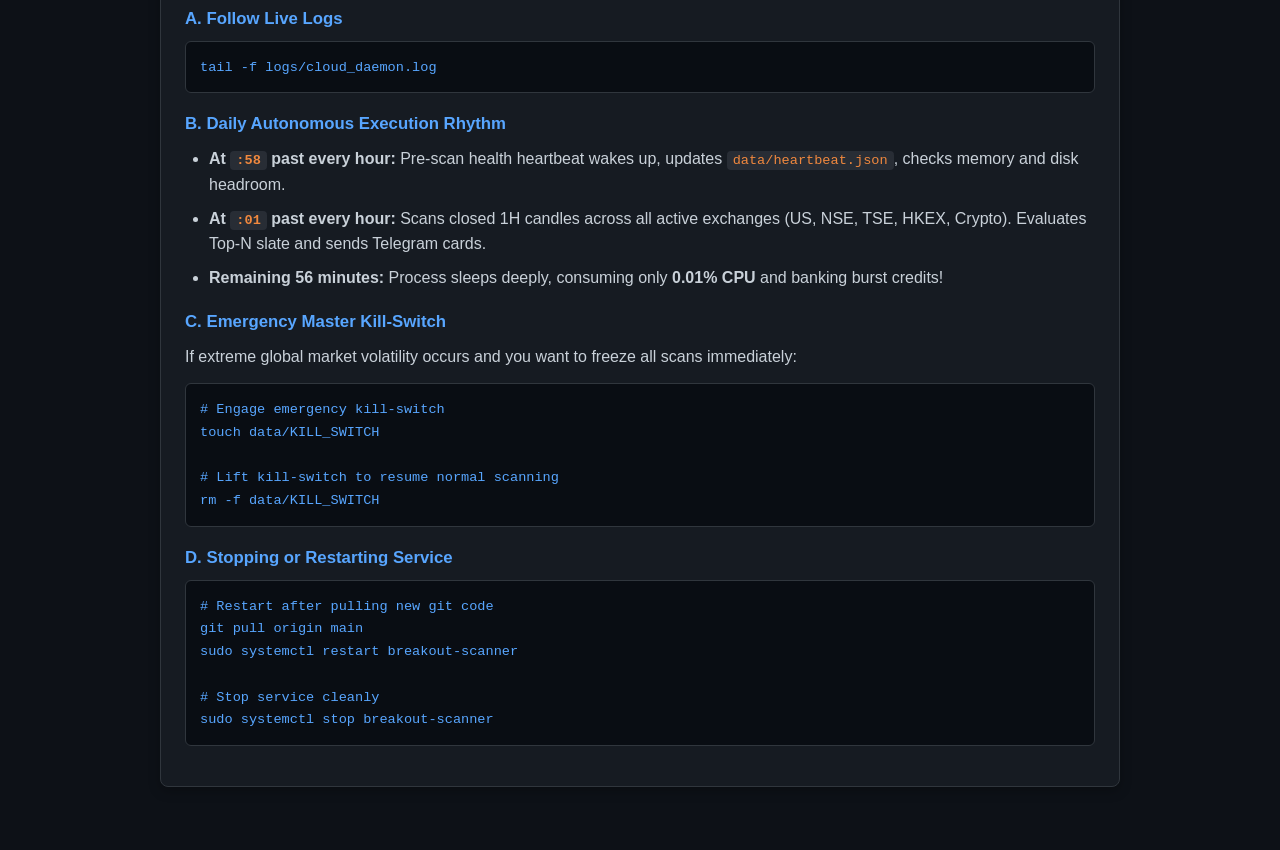
==== commit 48afe6e0: "docs: update git clone repo URL to allaparthinaveen" ====
--- a/deploy/deployment_manual.html
+++ b/deploy/deployment_manual.html
@@ -398,7 +398,7 @@
             <pre><code># Connect to your EC2 instance (replace YOUR_EC2_PUBLIC_IP)
 ssh -i ~/.ssh/breakout-singapore-key.pem ec2-user@YOUR_EC2_PUBLIC_IP</code></pre>
             <p>Once logged in, clone the project repository:</p>
-            <pre><code>git clone https://github.com/naveenallaparthi/breakout-scanner.git
+            <pre><code>git clone https://github.com/allaparthinaveen/breakout-scanner.git
 cd breakout-scanner</code></pre>
         </div>
 
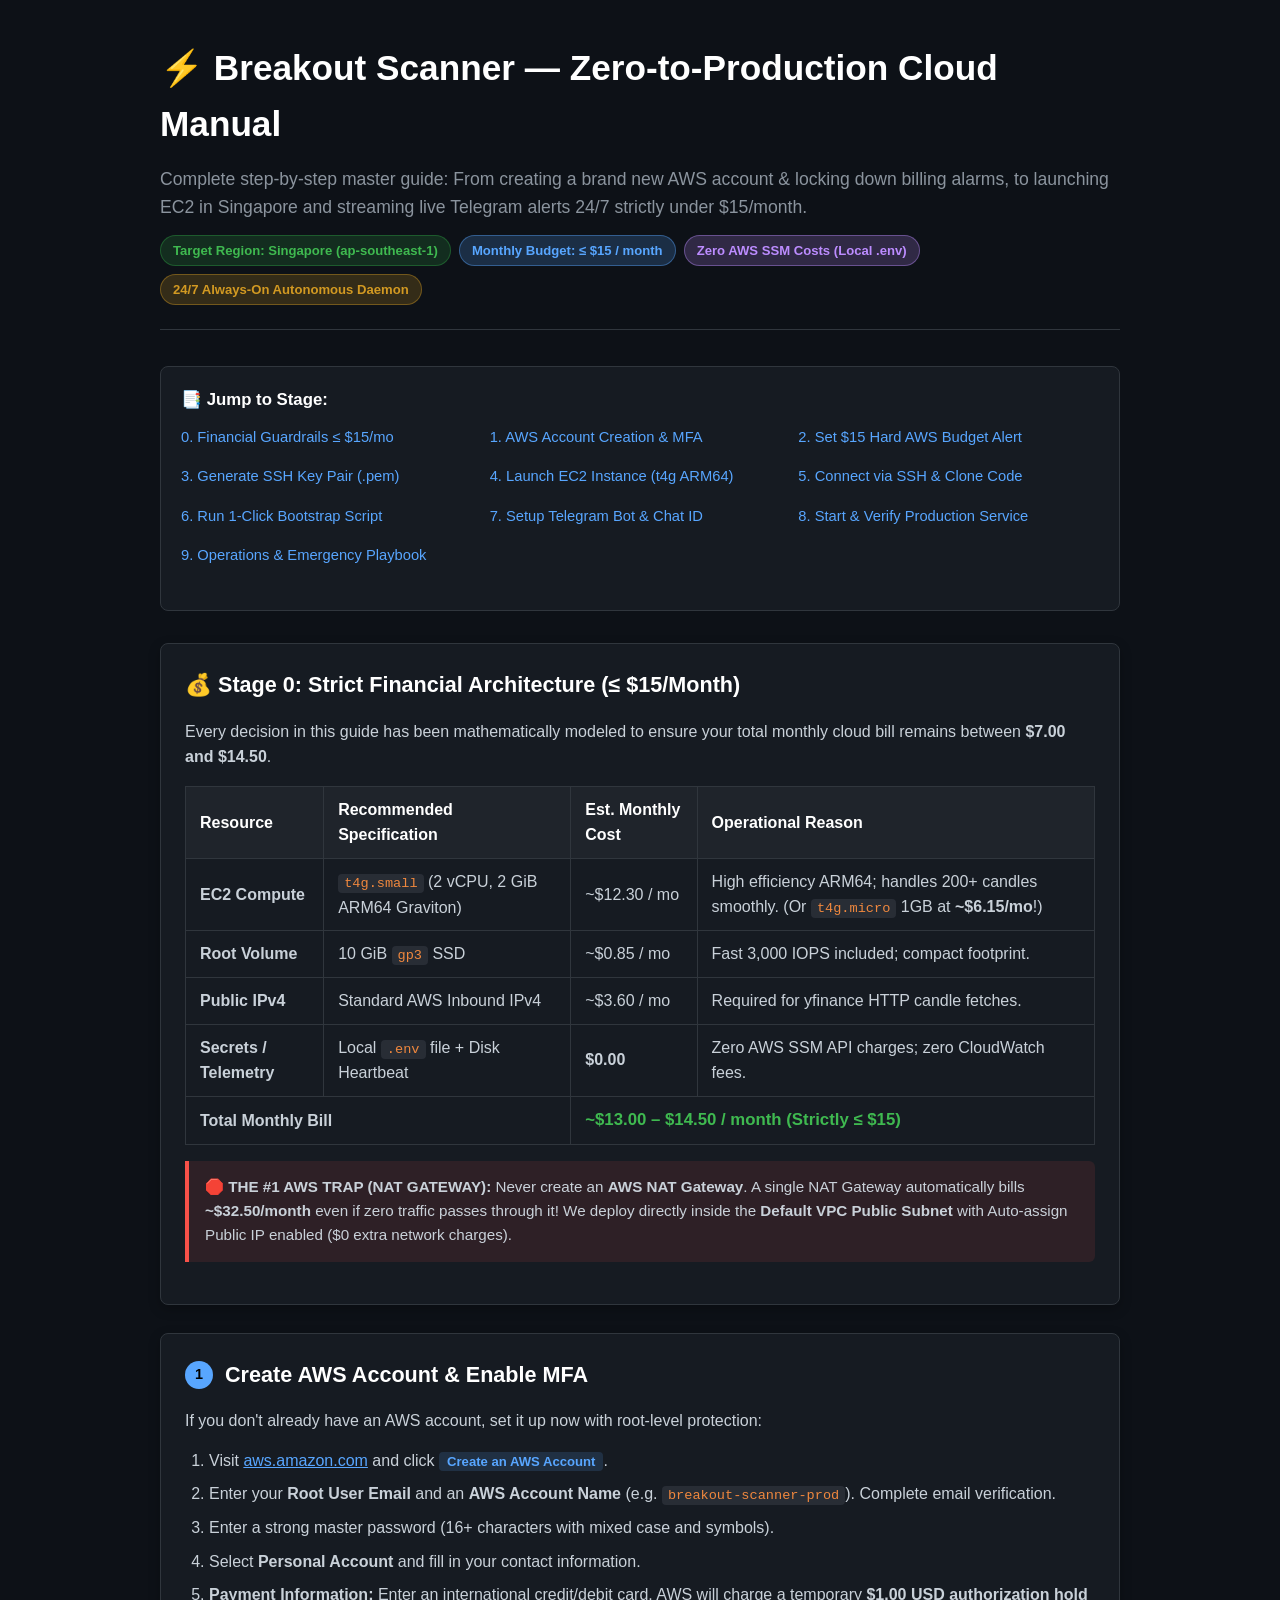
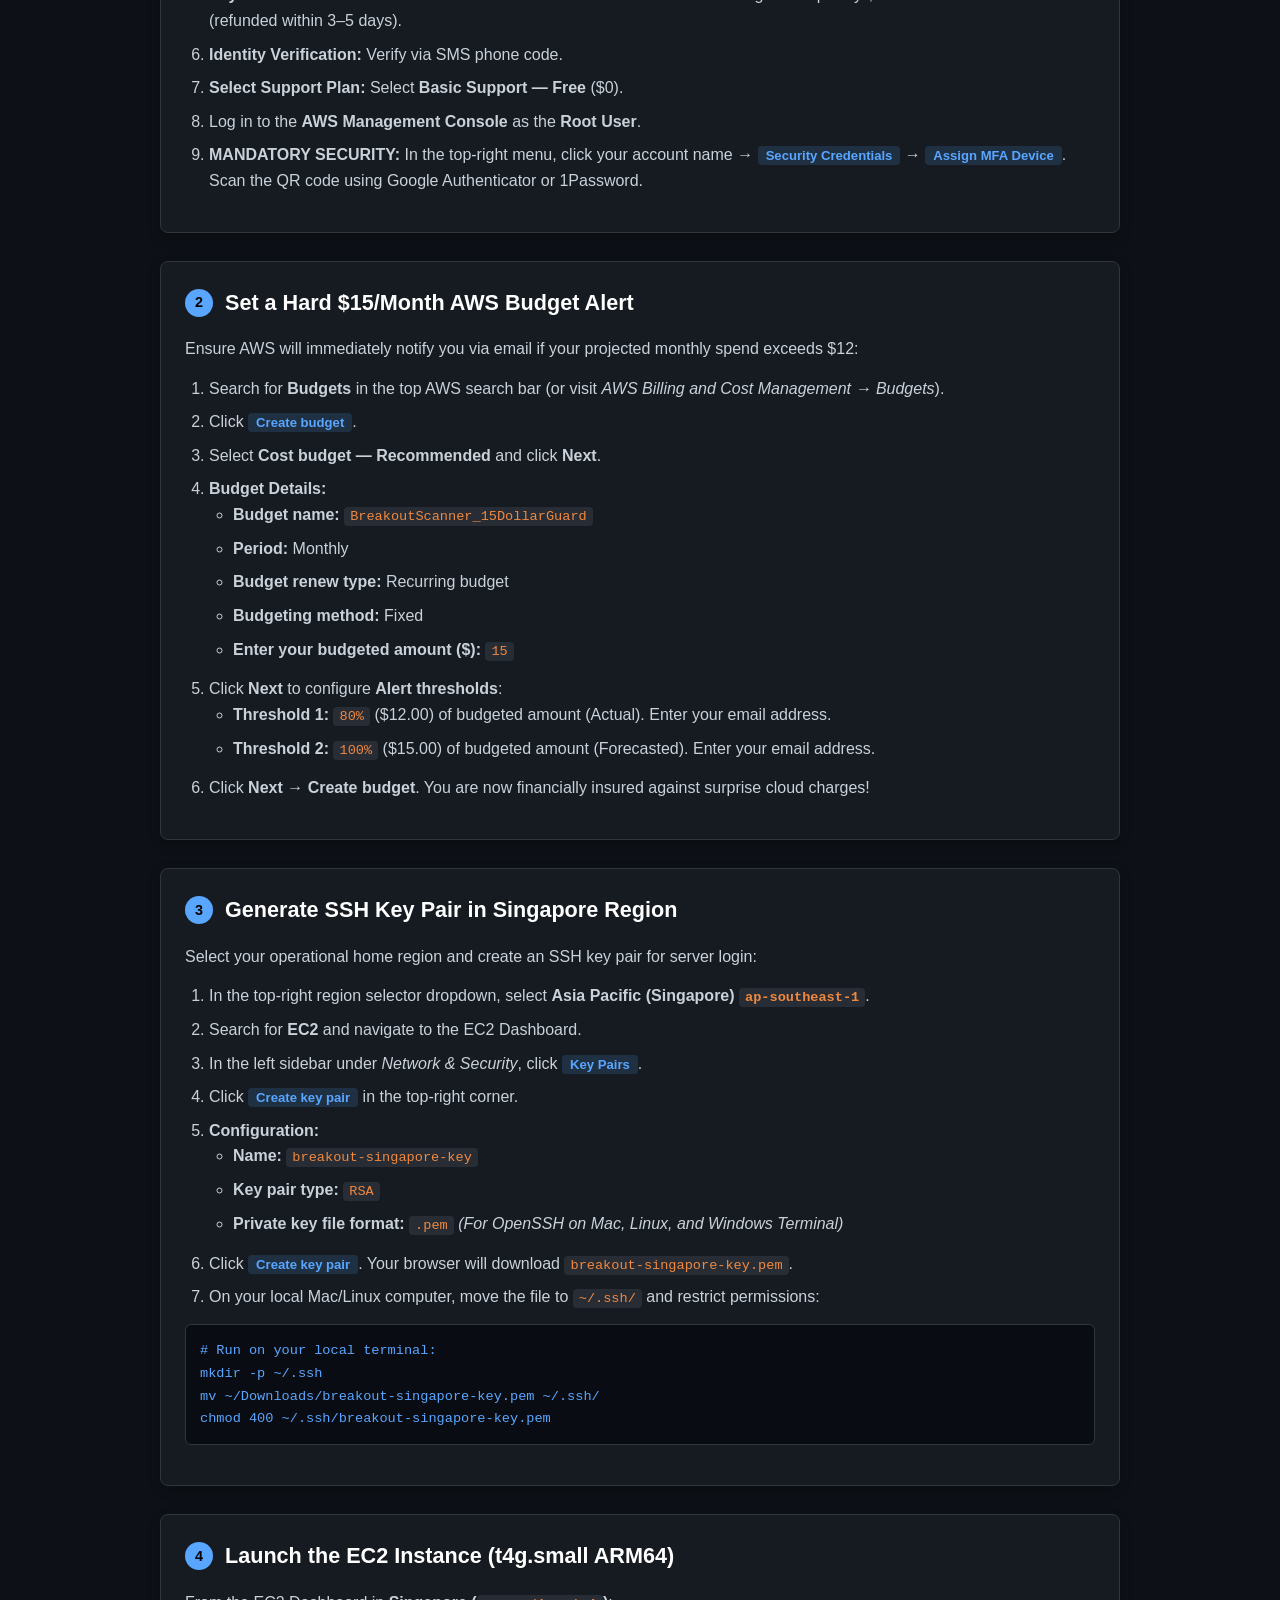
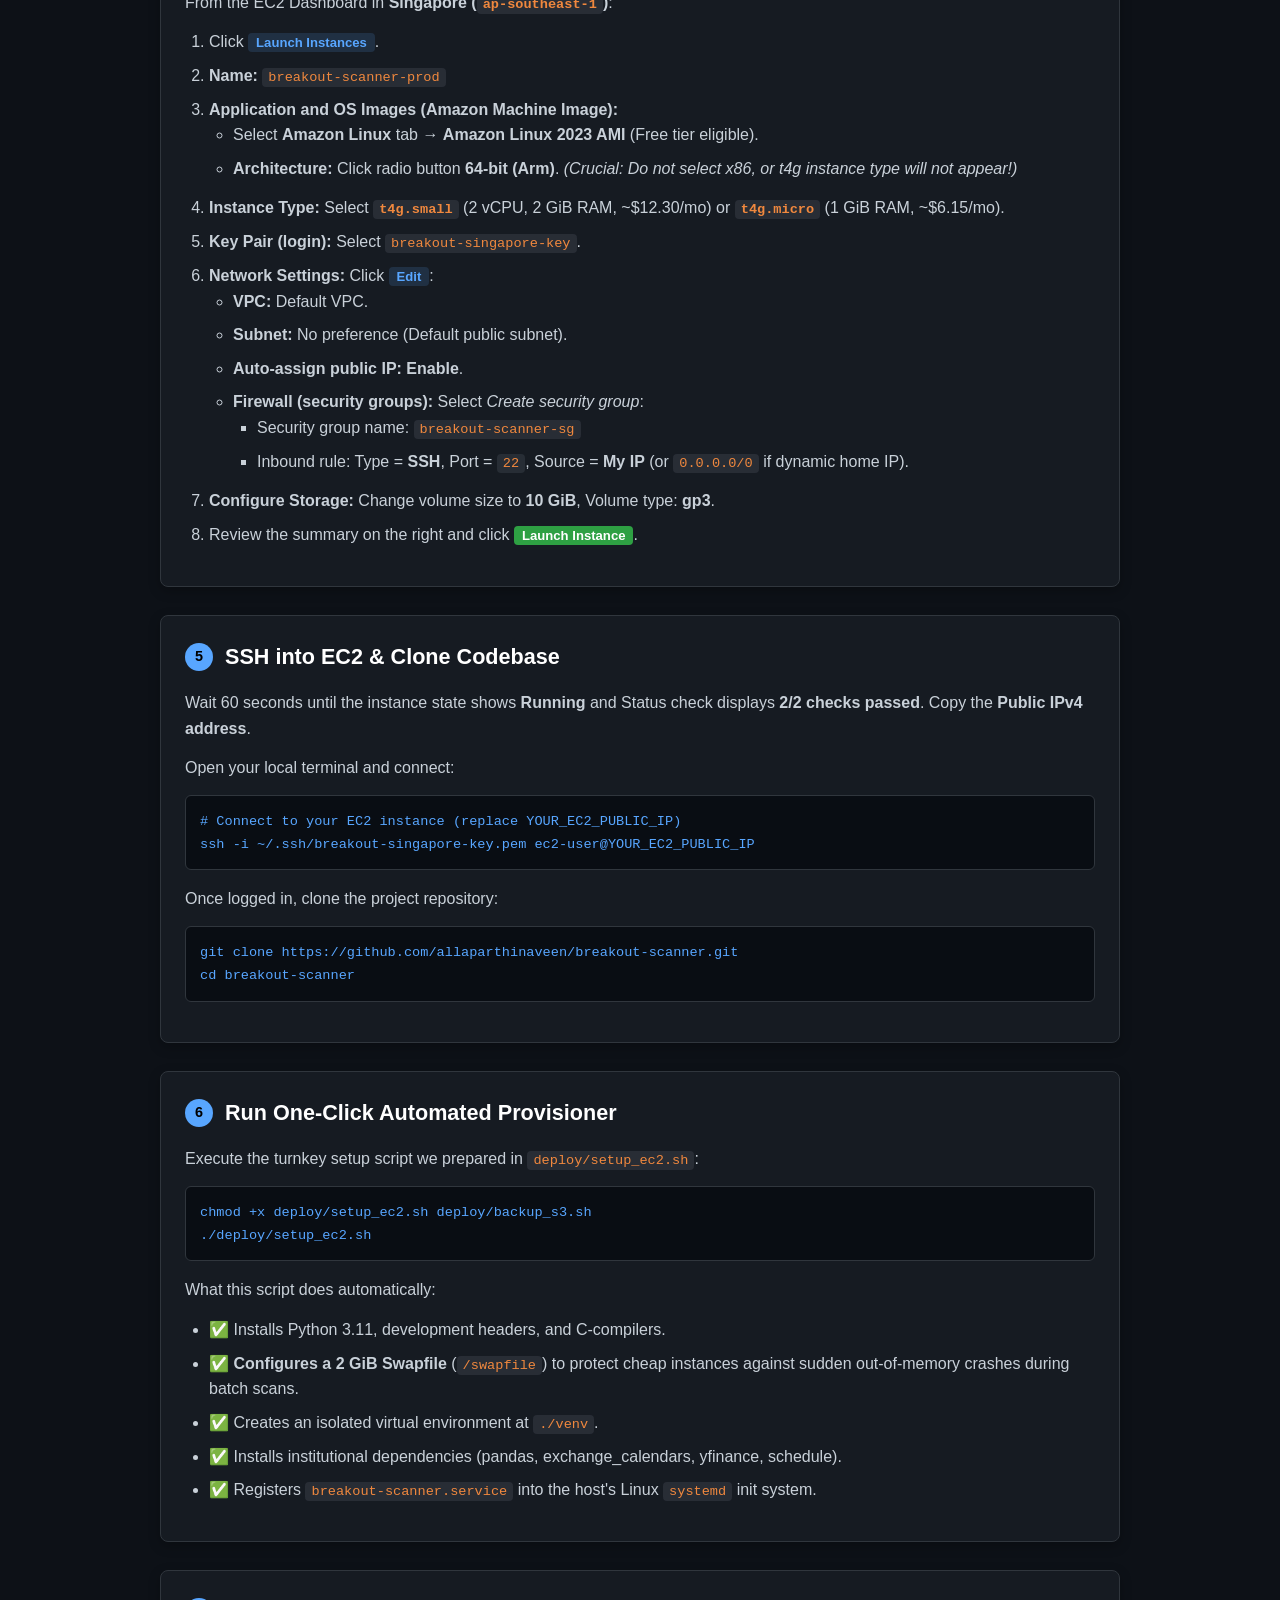
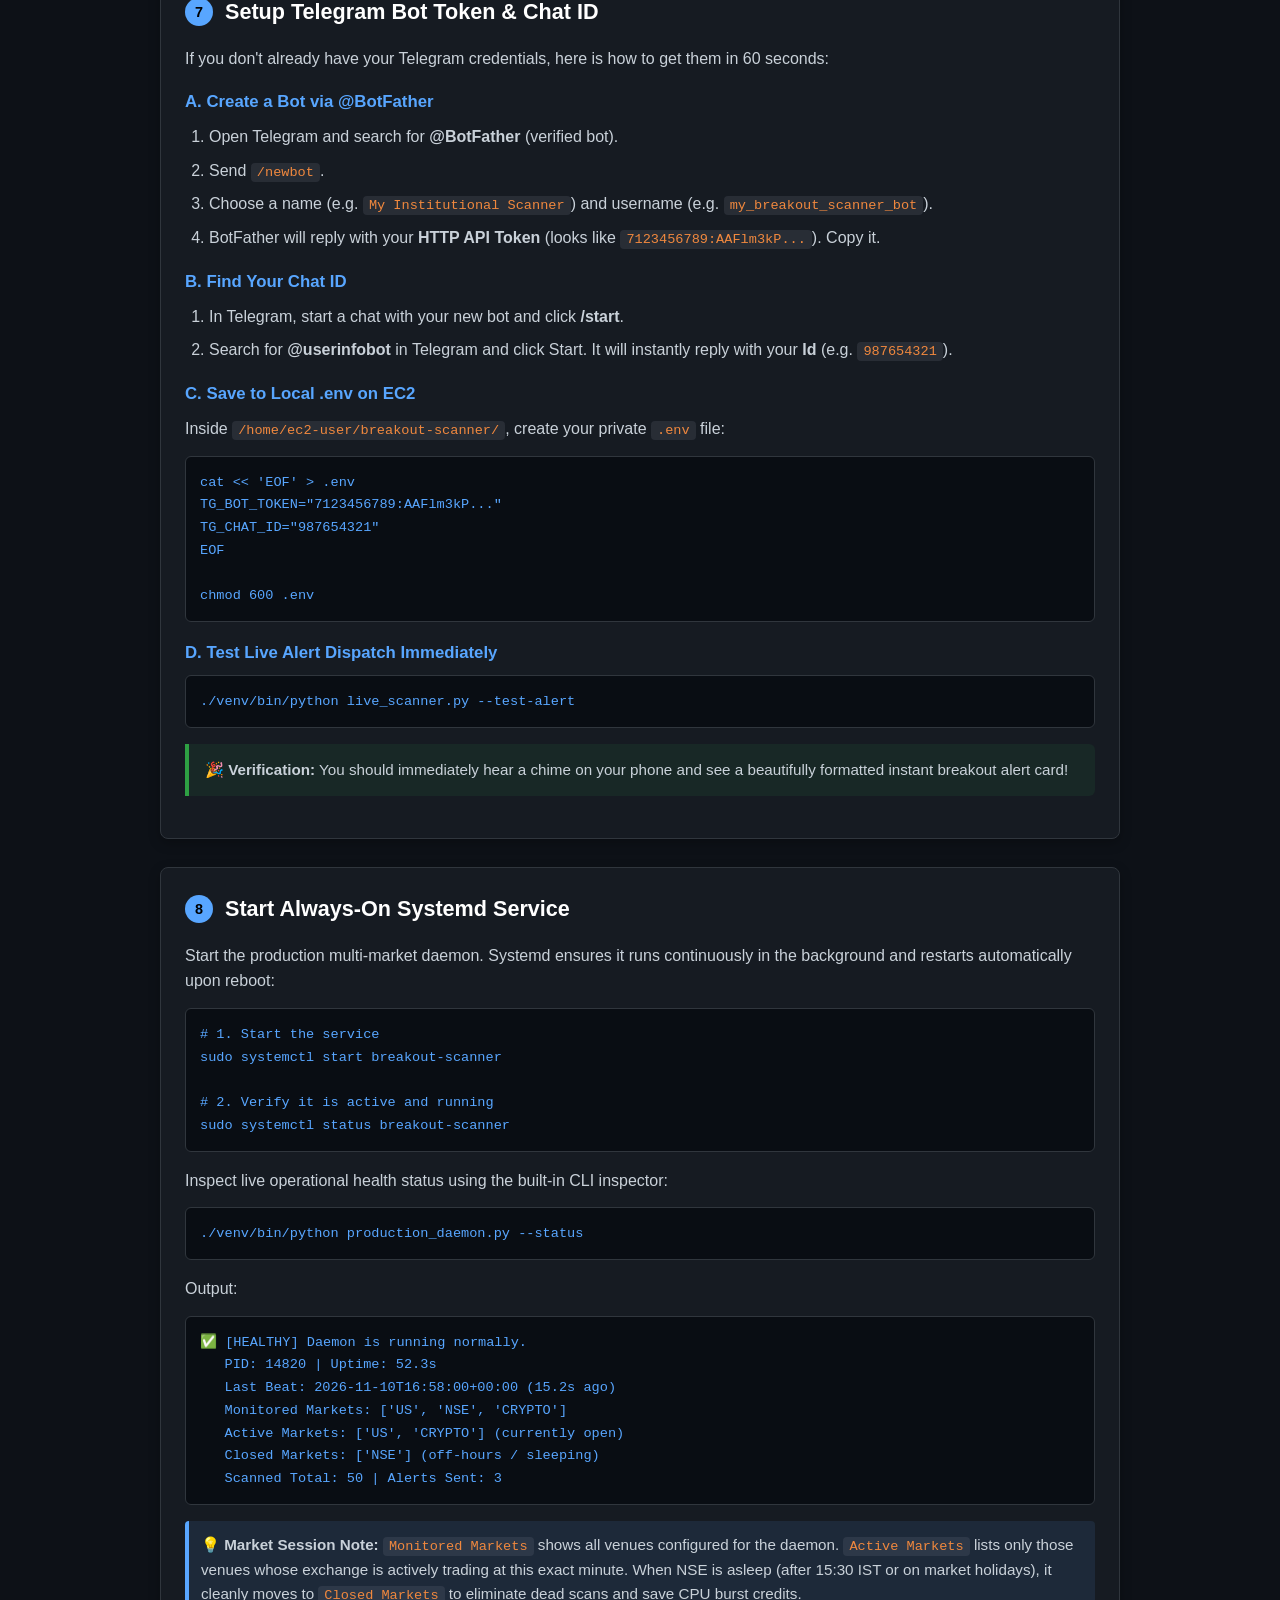
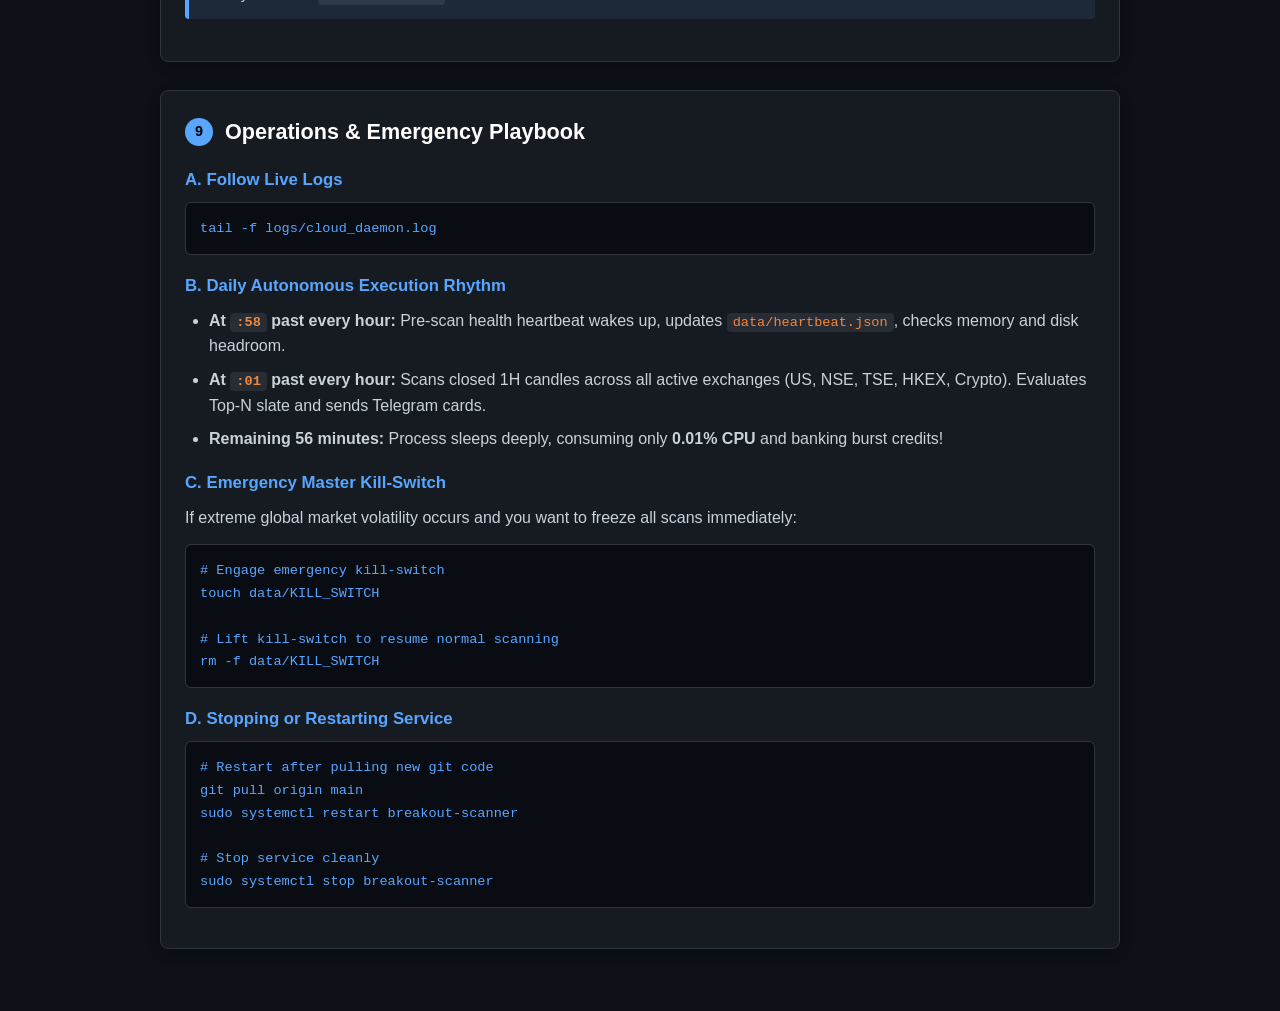
==== commit 95eed249: "feat(cloud): add multi-market telemetry and default US,NSE,CRYPTO orchestration" ====
--- a/deploy/deployment_manual.html
+++ b/deploy/deployment_manual.html
@@ -469,8 +469,13 @@
             <pre><code>✅ [HEALTHY] Daemon is running normally.
    PID: 14820 | Uptime: 52.3s
    Last Beat: 2026-11-10T16:58:00+00:00 (15.2s ago)
-   Active Markets: ['US', 'CRYPTO']
+   Monitored Markets: ['US', 'NSE', 'CRYPTO']
+   Active Markets: ['US', 'CRYPTO'] (currently open)
+   Closed Markets: ['NSE'] (off-hours / sleeping)
    Scanned Total: 50 | Alerts Sent: 3</code></pre>
+            <div class="alert alert-info" style="margin-top: 10px; padding: 12px; background: rgba(88, 166, 255, 0.1); border-left: 4px solid var(--accent-blue); border-radius: 4px;">
+                <strong>💡 Market Session Note:</strong> <code>Monitored Markets</code> shows all venues configured for the daemon. <code>Active Markets</code> lists only those venues whose exchange is actively trading at this exact minute. When NSE is asleep (after 15:30 IST or on market holidays), it cleanly moves to <code>Closed Markets</code> to eliminate dead scans and save CPU burst credits.
+            </div>
         </div>
 
         <!-- STAGE 9: OPERATIONS & EMERGENCY PLAYBOOK -->
